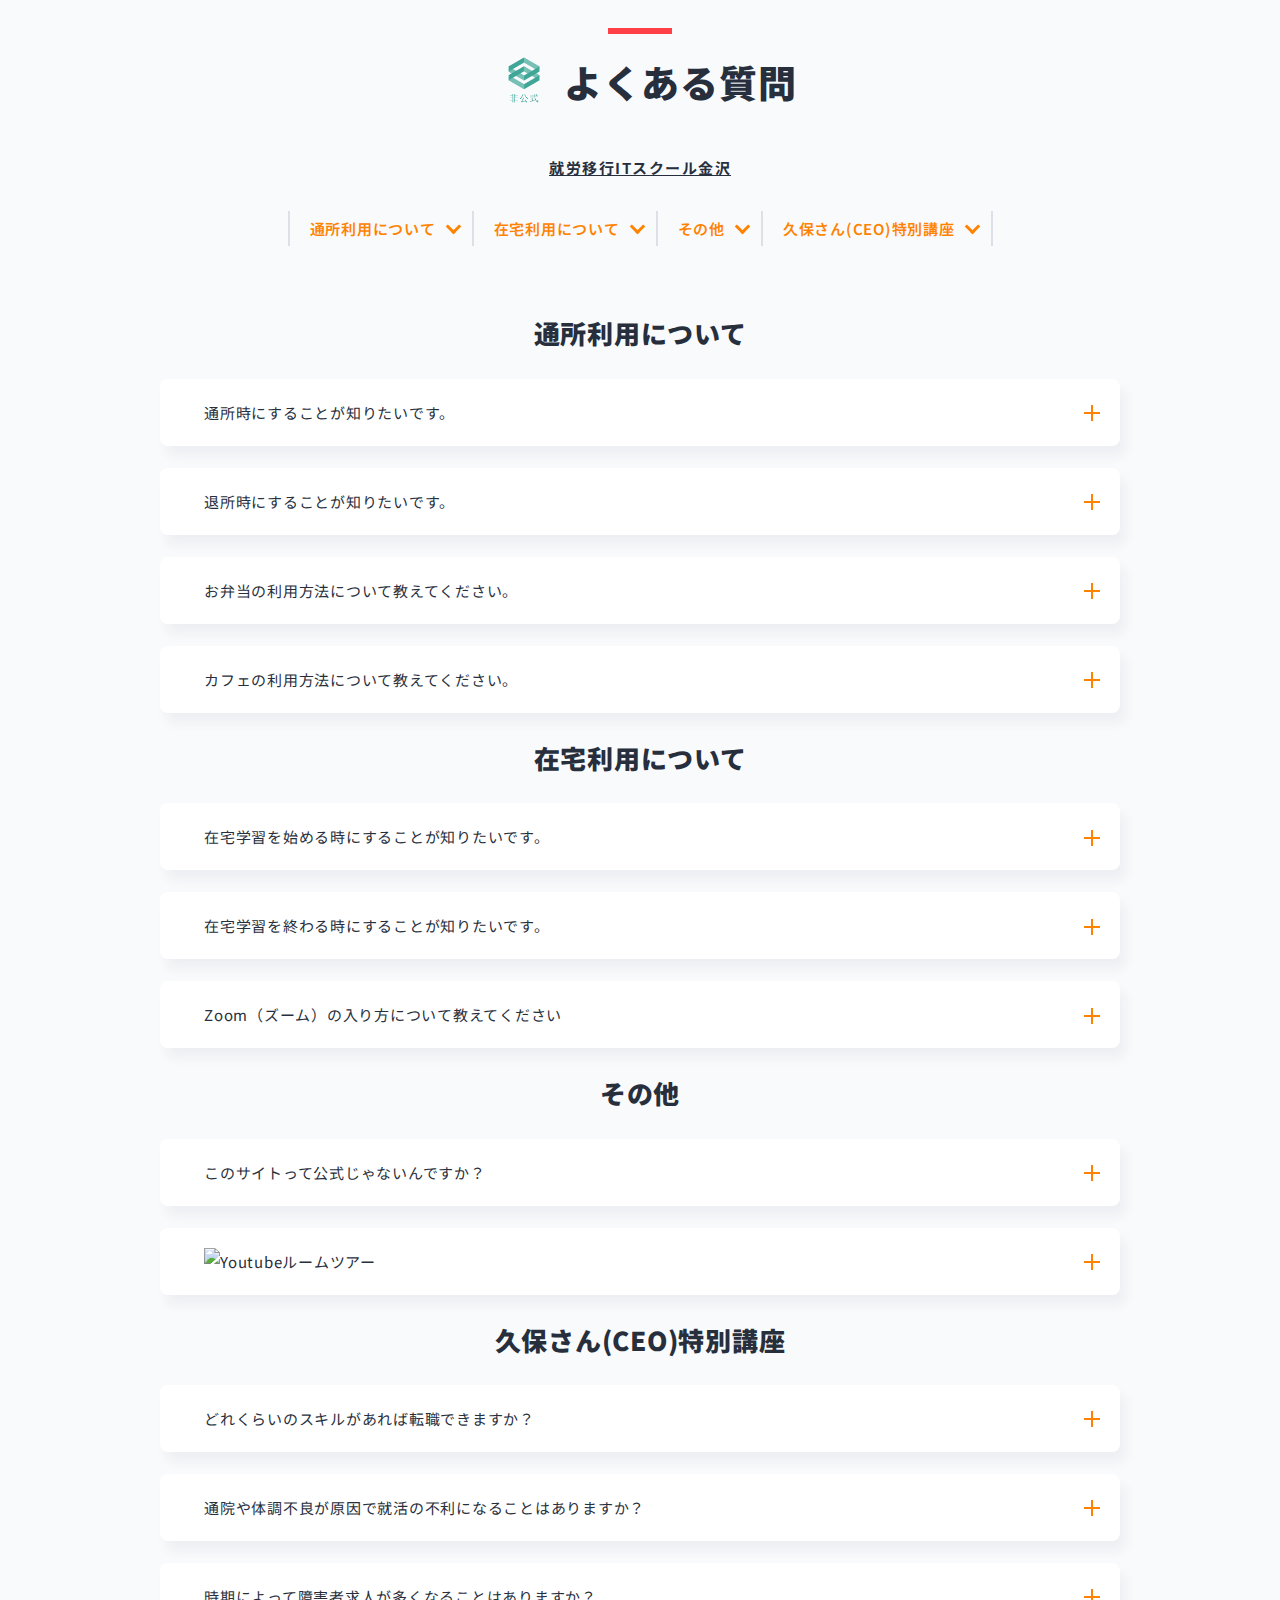
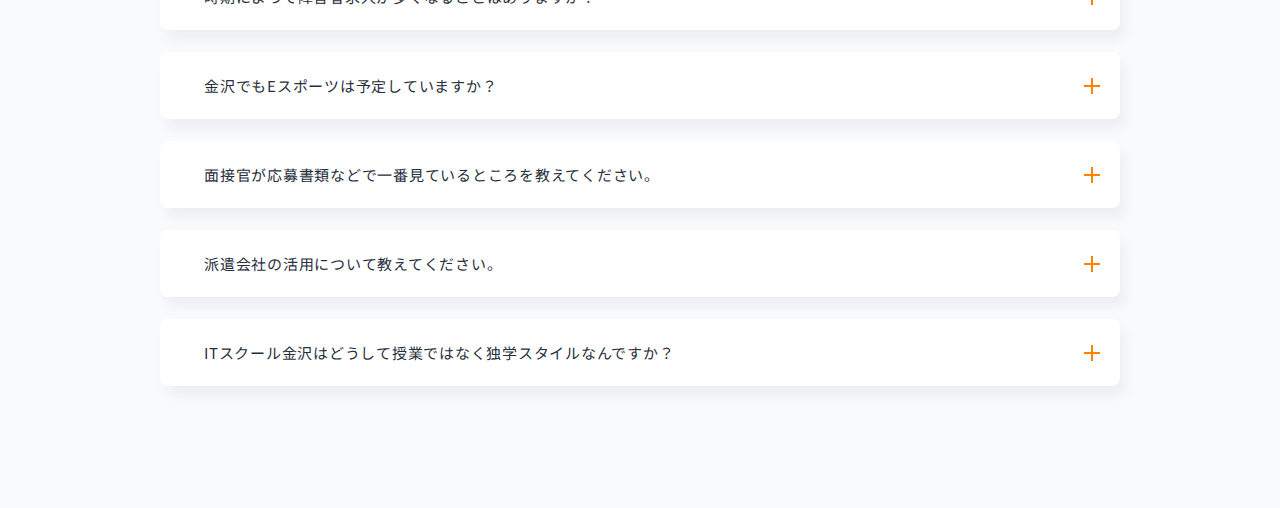
==== index.html @ fc4a8241 "change image" ====
<!DOCTYPE html>
<html lang="ja">
<head>
  <meta charset="UTF-8">
  <meta http-equiv="X-UA-Compatible" content="IE=edge">
  <meta name="viewport" content="width=device-width, initial-scale=1.0">
  <link rel="icon" type="image/x-icon" href="./image/favicon.png">

  <title>就労移行ITスクール金沢 よくある質問(非公式)</title>
  <meta name="keyword" content="就労移行ITスクール金沢,就労移行ITスクール,就労移行,よくある質問,うつ病,障害者,IT,金沢">
  <meta name="description" content="スクール利用者が就労移行ITスクール金沢のよくある質問についてまとめました。">

  <link href="https://fonts.googleapis.com/css2?family=Montserrat:wght@700&amp;family=Noto+Sans+JP:wght@400;500;700;900&amp;display=swap" rel="stylesheet" media="all" onload="this.media='all'">
  <link rel="stylesheet" type="text/css" href="https://cdn.jsdelivr.net/npm/slick-carousel@1.8.1/slick/slick.css">
  <script src="https://kit.fontawesome.com/bc91428097.js" crossorigin="anonymous"></script>
  <link rel="stylesheet" href="style.css">
</head>
<body>
  <div class="faq-wrapper">
    <div class="title-area">
      <a href="https://snabi.jp/facility/22876"  target="_blank"><img src="./image/logo.png" alt="非公式" class="informal-logo"></a>
      <p class="title">よくある質問</p>
    </div>
    <h1 class="sub-title">
      <a href="https://snabi.jp/facility/22876" target="_blank">
        就労移行ITスクール金沢
        <i class="fa-solid fa-arrow-up-right-from-square"></i>
      </a>
    </h1>
    <section id="page-link" class="category-section">
      <a class="category-link" href="#first-section">通所利用について</a>
      <a class="category-link" href="#second-section">在宅利用について</a>
      <!-- <a class="category-link" href="#third-section">掃除について</a> -->
      <a class="category-link" href="#fourth-section">その他</a>
      <a class="category-link" href="#fifth-section">久保さん(CEO)特別講座</a>
    </section>

    <section id="first-section" class="section">
      <h2>通所利用について</h2>
      <details class="item">
        <summary class="question">
          <img src="image/ico_01.svg" alt="" class="question-ico">
          通所時にすることが知りたいです。
          <div class="btn"><span></span><span></span></div>
        </summary>
        <div class="answer">
          <div class="answer-inner">
            <img src="image/ico_02.svg" alt="" class="answer-ico">
            <div class="answer-text">
              <p>① 入り口で検温とアルコール消毒を行います。</p>
              <p>② 次にクリアチェストから自分のファイルを取り、タイムカードを押します。</p>
              <p>③ 席についたら、日報「通所時」を記入します。</p>
              <p>④ 日報の記入が終わったら、Slackの「金沢_利用者日報」チャンネルに報告します。</p>
              <p>⑤ お弁当を利用される方は、お弁当の準備をお願いします。</p>
              <p>これで通所時にすることはお終いです。今日も1日、よろしくお願いします。</p>
            </div>
          </div>
        </div>
      </details>
      <details class="item">
        <summary class="question">
          <img src="image/ico_01.svg" alt="" class="question-ico">
          退所時にすることが知りたいです。
          <div class="btn"><span></span><span></span></div>
        </summary>
        <div class="answer">
          <div class="answer-inner">
            <img src="image/ico_02.svg" alt="" class="answer-ico">
            <div class="answer-text">
              <p>① タイムカードを押します。</p>
              <p>② 「サービス提供記録」と「就労移行支援提供実績記録票」に今日やったことを記入します。</p>
              <p>③ パソコンの方でも同じように日報【退所時】を記入します。</p>
              <p>④ 記入が終わったらSlackの「金沢_利用者日報」チャンネルに報告します。</p>
              <p>⑤ クリアファイルをカウンターのところに提出します。</p>
              <p>⑥ 掃除当番のトランプカードを引き、引いた数字の担当するところの掃除をお願いします。</p>
              <p>これで退所時にすることはお終いです。今日も1日お疲れ様でした。</p>
            </div>
          </div>
        </div>
      </details>
      <details class="item">
        <summary class="question">
          <img src="image/ico_01.svg" alt="" class="question-ico">
          お弁当の利用方法について教えてください。
          <div class="btn"><span></span><span></span></div>
        </summary>
        <div class="answer">
          <div class="answer-inner">
            <img src="image/ico_02.svg" alt="" class="answer-ico">
            <div class="answer-text">
              <p>【朝の準備】</p>
              <p>① 冷凍庫から今日食べるお弁当を選びます。</p>
              <p>② ハサミで切り込みを付けてスチームウォーマーに入れます。</p>
              <p>③ スチームウォーマーのどこに入れたか分かるように自分のネームプレートを入れた場所のホワイトボードに貼ります。</p>
              <p>④ 「お弁当を食べた方」の表に日付と名前を記入します。</p>
              <p>⑤ ご飯を食べる方はご飯の項目にも日付と名前を記入します。</p>
              <p>【お昼になったら】</p>
              <p>① スチームウォーマーからお弁当を取り出して、割り箸と一緒にトレーに乗せます。 （※水滴と熱に注意してください。）</p>
              <p>② ホワイトボードから自分のネームプレートを外します。</p>
              <p>③ 炊飯器のご飯をもらいにいきます。</p>
            </div>
          </div>
        </div>
      </details>
      <details class="item">
        <summary class="question">
          <img src="image/ico_01.svg" alt="" class="question-ico">
          カフェの利用方法について教えてください。
          <div class="btn"><span></span><span></span></div>
        </summary>
        <div class="answer">
          <div class="answer-inner">
            <img src="image/ico_02.svg" alt="" class="answer-ico">
            <div class="answer-text">
              <p>カフェはいつでも自由にご利用できます。</p>
              <p>【飲み物】</p>
              <p>コーヒーメーカー:ネスカフェ、デロンギ</p>
              <p>冷蔵庫:お茶、水、紅茶、コーヒー</p>
              <p>【その他ご利用いただけるもの】</p>
              <p>お菓子、砂糖、ミルク、レモン、チョコレートシロップ</p>
              <p>マドラー、紙コップ、フタ</p>
              <p>電子レンジ</p>
            </div>
          </div>
          <ul class="slider">
            <li>
              <img src="./image/cafe.jpg" alt="">
              <p>カフェエリア</p>
            </li>
            <li>
              <img src="./image/ジェニオ.webp" alt="">
              <p>ネスカフェ</p>
            </li>
            <li>
              <img src="./image/メモリ.webp" alt="">
              <p>メモリ</p>
            </li>
            <li>
              <img src="./image/デロンギ.jpg" alt="">
              <p>デロンギ</p>
            </li>
          </ul>
        </div>
      </details>
    </section>
    <section id="second-section" class="section">
      <h2>在宅利用について</h2>
      <details class="item">
        <summary class="question">
          <img src="image/ico_01.svg" alt="" class="question-ico">
          在宅学習を始める時にすることが知りたいです。
          <div class="btn"><span></span><span></span></div>
        </summary>
        <div class="answer">
          <div class="answer-inner">
            <img src="image/ico_02.svg" alt="" class="answer-ico">
            <div class="answer-text">
              <p>① 10:00になったら、Zoomを通じて朝礼を行います。</p>
              <p>② 朝礼が終わったら、在宅支援活動管理表と日報【通所時】を記入します。</p>
              <p>③ 記入が完了したら、Slackの「金沢_利用者日報」に報告します。</p>
              <p>これで在宅学習を始める時にすることはお終いです。今日も1日、よろしくお願いします。</p>
            </div>
          </div>
        </div>
      </details>
      <details class="item">
        <summary class="question">
          <img src="image/ico_01.svg" alt="" class="question-ico">
          在宅学習を終わる時にすることが知りたいです。
          <div class="btn"><span></span><span></span></div>
        </summary>
        <div class="answer">
          <div class="answer-inner">
            <img src="image/ico_02.svg" alt="" class="answer-ico">
            <div class="answer-text">
              <p>① 15:00になったら、Zoomを通じて夕礼を行います。</p>
              <p>② 夕礼が終わったら、在宅支援活動管理表と日報【通所時】に今日おこなったことを記入します。</p>
              <p>③ 記入が完了したら、Slackの「金沢_利用者日報」に報告します。</p>
              <p>これで在宅学習を終わる時にすることはお終いです。今日も1日、お疲れ様でした。</p>
            </div>
          </div>
        </div>
      </details>
      <details class="item">
        <summary class="question">
          <img src="image/ico_01.svg" alt="" class="question-ico">
          Zoom（ズーム）の入り方について教えてください
          <div class="btn"><span></span><span></span></div>
        </summary>
        <div class="answer">
          <div class="answer-inner">
            <img src="image/ico_02.svg" alt="" class="answer-ico">
            <div class="answer-text">
              <p>① Slackの# generalというチャンネルに「本日在宅の方はこちらからお願いします」という文章と共に記載されたURLがあるのでクリックして開いて下さい。</p>
              <p>② 入ったらビデオの停止となっているので、クリックしてカメラをオンにして顔を映してください。</p>
              <p>③ あとは朝礼開始までお待ちください。</p>
              <p>④ 朝礼が終わったら、右下の「退出」ボタンをクリックしてZoomから退出してください。</p>
              <p>⑤ 夕礼も同じ入り方です。</p>
            </div>
          </div>
        </div>
      </details>
    </section>
    <!-- <section id="third-section" class="section">
      <h2>掃除について</h2>
      <details class="item">
        <summary class="question">1. ~~~~の掃除</summary>
        <div class="answer">
          <div class="answer-inner">
            <p>①テキストテキスト</p>
            <p>②テキストテキスト</p>
            <p>③テキストテキスト</p>
            <p>④テキストテキスト</p>
            <p>⑤テキストテキスト</p>
          </div>
        </div>
      </details>
      <details class="item">
        <summary class="question">2. ~~~~の掃除</summary>
        <div class="answer">
          <div class="answer-inner">
            <p>①テキストテキスト</p>
            <p>②テキストテキスト</p>
            <p>③テキストテキスト</p>
            <p>④テキストテキスト</p>
            <p>⑤テキストテキスト</p>
          </div>
        </div>
      </details>
      <details class="item">
        <summary class="question">3. ~~~~の掃除</summary>
        <div class="answer">
          <div class="answer-inner">
            <p>①テキストテキスト</p>
            <p>②テキストテキスト</p>
            <p>③テキストテキスト</p>
            <p>④テキストテキスト</p>
            <p>⑤テキストテキスト</p>
          </div>
        </div>
      </details>
    </section> -->
    <section id="fourth-section" class="section">
      <h2>その他</h2>
      <details class="item">
        <summary class="question">
          <img src="image/ico_01.svg" alt="" class="question-ico">
          このサイトって公式じゃないんですか？
          <div class="btn"><span></span><span></span></div>
        </summary>
        <div class="answer">
          <div class="answer-inner">
            <img src="image/ico_02.svg" alt="" class="answer-ico">
            <div class="answer-text">
              <p>スクール利用者が自主的に作ったサイトです。</p>
              <p>確認を取りながら作りましたが公式ではありません</p>
            </div>
          </div>
        </div>
      </details>
      <details class="item">
        <summary class="question">
          <img src="image/ico_01.svg" alt="" class="question-ico">
          <img class="youtube-logo" src="./image/YouTube.png"> Youtubeルームツアー
          <div class="btn"><span></span><span></span></div>
        </summary>
        <div class="answer">
          <div class="answer-inner">
            <img src="image/ico_02.svg" alt="" class="answer-ico">
            <div class="answer-text">
              <iframe width="100%" height="393" src="https://www.youtube.com/embed/X5uwtLIHmiQ" title="就労移行支援事業所【ルーツ金沢】"
                frameborder="0"
                allow="accelerometer; autoplay; clipboard-write; encrypted-media; gyroscope; picture-in-picture; web-share"
                allowfullscreen></iframe>
            </div>
          </div>
        </div>
      </details>
    </section>
    <section id="fifth-section" class="section">
      <h2>久保さん(CEO)特別講座</h2>
      <details class="item">
        <summary class="question">
          <img src="image/ico_01.svg" alt="" class="question-ico">
          どれくらいのスキルがあれば転職できますか？
          <div class="btn"><span></span><span></span></div>
        </summary>
        <div class="answer">
          <div class="answer-inner">
            <img src="image/ico_02.svg" alt="" class="answer-ico">
            <div class="answer-text">
              <p>転職はいつでもできます。</p>
              <p>スキル自体はそこまで重要ではなく、就職に対して求められる一番大切なことは<span class="emphasis">「人間性」</span>です。</p>
              <p>面接官に「一緒に働きたい」と思ってもらうことが大切で、どういう自分を見せればイメージがいいか意識して考えてみましょう。</p>
            </div>
          </div>
        </div>
      </details>
      <details class="item">
        <summary class="question">
          <img src="image/ico_01.svg" alt="" class="question-ico">
          通院や体調不良が原因で就活の不利になることはありますか？
          <div class="btn"><span></span><span></span></div>
        </summary>
        <div class="answer">
          <div class="answer-inner">
            <img src="image/ico_02.svg" alt="" class="answer-ico">
            <div class="answer-text">
              <p>ありません。</p>
            </div>
          </div>
        </div>
      </details>
      <details class="item">
        <summary class="question">
          <img src="image/ico_01.svg" alt="" class="question-ico">
          時期によって障害者求人が多くなることはありますか？
          <div class="btn"><span></span><span></span></div>
        </summary>
        <div class="answer">
          <div class="answer-inner">
            <img src="image/ico_02.svg" alt="" class="answer-ico">
            <div class="answer-text">
              <p>あります。</p>
              <p>4月スタートの企業が多いため、2月中旬〜3月中旬に一番求人が多くなります。</p>
            </div>
          </div>
        </div>
      </details>
      <details class="item">
        <summary class="question">
          <img src="image/ico_01.svg" alt="" class="question-ico">
          金沢でもEスポーツは予定していますか？
          <div class="btn"><span></span><span></span></div>
        </summary>
        <div class="answer">
          <div class="answer-inner">
            <img src="image/ico_02.svg" alt="" class="answer-ico">
            <div class="answer-text">
              <p>予定しています。</p>
              <p>Eスポーツ関連の就職先は増えているので、ITスクール金沢でも今後導入する予定です。</p>
              <p>（※Eスポーツ:プロのゲームをする人）</p>
            </div>
          </div>
        </div>
      </details>
      <details class="item">
        <summary class="question">
          <img src="image/ico_01.svg" alt="" class="question-ico">
          面接官が応募書類などで一番見ているところを教えてください。
          <div class="btn"><span></span><span></span></div>
        </summary>
        <div class="answer">
          <div class="answer-inner">
            <img src="image/ico_02.svg" alt="" class="answer-ico">
            <div class="answer-text">
              <p>志望動機を一番見ています。</p>
              <p>企業が人を一人採用するには目安として75~140万くらいかかるので、採用しても内定辞退や早期退職をされると大きな損失です。</p>
              <p>なので志望動機を見て採用したあと辞めないかどうかを判断しています。</p>
            </div>
          </div>
        </div>
      </details>
      <details class="item">
        <summary class="question">
          <img src="image/ico_01.svg" alt="" class="question-ico">
          派遣会社の活用について教えてください。
          <div class="btn"><span></span><span></span></div>
        </summary>
        <div class="answer">
          <div class="answer-inner">
            <img src="image/ico_02.svg" alt="" class="answer-ico">
            <div class="answer-text">
              <p>企業が派遣会社を使う理由には「人材の確保」や「教育やマネジメント管理を派遣先の企業がしてくれる」などがあります。</p>
              <p>求職者としては派遣会社を活用することで「入りたい企業に入りやすい」ことがメリットですが、</p>
              <p>デメリットとしては「給料が安くなる」「派遣から抜けにくい」ということがあります。</p>
            </div>
          </div>
        </div>
      </details>
      <details class="item">
        <summary class="question">
          <img src="image/ico_01.svg" alt="" class="question-ico">
          ITスクール金沢はどうして授業ではなく独学スタイルなんですか？
          <div class="btn"><span></span><span></span></div>
        </summary>
        <div class="answer">
          <div class="answer-inner">
            <img src="image/ico_02.svg" alt="" class="answer-ico">
            <div class="answer-text">
              <p>授業スタイルだと個々人のスピードに合わないということと、独学スタイルのほうが質問しやすいためです。</p>
              <p>理解できていないことは言語化することができません。</p>
              <p>みなさんには質問を文書に起こすことで、「何が起こっているのか・何ができていないのか」という問題を客観的に把握して自分で問題を解決する能力を鍛えていってほしいです。</p>
            </div>
          </div>
        </div>
      </details>
    </section>
  </div>
  <footer class="footer">
  </footer>

  <script src="https://code.jquery.com/jquery-3.4.1.min.js"
    integrity="sha256-CSXorXvZcTkaix6Yvo6HppcZGetbYMGWSFlBw8HfCJo=" crossorigin="anonymous"></script>
  <script src="https://cdn.jsdelivr.net/npm/slick-carousel@1.8.1/slick/slick.min.js"></script>

  <script>
    $('.slider').slick({
      autoplay: false,//自動的に動き出すか。初期値はfalse。
      infinite: true,//スライドをループさせるかどうか。初期値はtrue。
      speed: 500,//スライドのスピード。初期値は300。
      slidesToShow: 3,//スライドを画面に3枚見せる
      slidesToScroll: 1,//1回のスクロールで1枚の写真を移動して見せる
      prevArrow: '<div class="slick-prev"><i class="fa-solid fa-circle-arrow-left"></i></div>',//矢印部分PreviewのHTMLを変更
      nextArrow: '<div class="slick-next"><i class="fa-solid fa-circle-arrow-right"></i></i></div>',//矢印部分NextのHTMLを変更
      centerMode: true,//要素を中央ぞろえにする
      variableWidth: true,//幅の違う画像の高さを揃えて表示
      dots: true,//下部ドットナビゲーションの表示
    });

    $('#page-link a[href*="#"]').click(function () {
        const elmHash = $(this).attr('href'); //ページ内リンクのHTMLタグhrefから、リンクされているエリアidの値を取得
        const pos = $(elmHash).offset().top;  //idの上部の距離を取得
        $('body,html').animate({ scrollTop: pos }, 300); //取得した位置にスクロール。500の数値が大きくなるほどゆっくりスクロール
        return false;
      });
  </script>

</body>
</html>
---- style.css ----
body {
  margin: 0;
  padding: 0;
  color: #282f3c;
  font-family: 'Noto Sans JP', 'ヒラギノ角ゴ W3', 'ヒラギノ角ゴ Pro W3', 'Meiryo UI', 'メイリオ', 'MS PGothic', sans-serif;
  font-size: 15px;
  line-height: 1.8;
  letter-spacing: .05em;
  background: #f9fafc;
}

/* 文字 */
.emphasis {
  color:#ff4147;
  font-weight: bold;
}


/* タイトル */

.faq-wrapper {
  text-align: center;
  margin: 0 35px;
}
@media screen and (max-width: 520px) {
  .faq-wrapper {
    margin: 0 10px;
  }
}

.title-area {
  display: flex;
  justify-content: center;
  align-items: center;
  margin-top: 10px;
}

.title-area:before {
  content: "";
  display: block;
  position: absolute;
  top: 28px;
  height: 6px;
  width: 64px;
  background-color: #ff4147;
}

.informal-logo {
  width: 80px;
  height: 80px;
}

.title {
  font-size: 38px;
  font-weight: 900;
}

@media screen and (max-width: 520px) {
  .title {
    display: flex;
    flex-direction: column;
    align-items: flex-end;
    font-size: 32px;
  }

  .informal-logo {
    width: 50px;
    height: 50px;
  }
}

.sub-title {
  font-size: 15px;
  margin: 0 0 30px;
}
.sub-title a {
  color: #282f3c;
  letter-spacing: 0.1em;
}
.sub-title a:hover {
  opacity: 0.8;
}
@media screen and (max-width: 520px) {
  .sub-title a {
    font-size: 12px;
  }
}

/* カテゴリー */

.category-section {
  display: flex;
  justify-content: center;
  margin-bottom: 64px;
}
.category-section a {
  text-decoration: none;
}
.category-link {
  position: relative;
  padding: 4px 20px;
  padding-right: 36px;
  font-weight: 600;
  color: #ff8201;
  border-right: 2px solid #dde0e7;
  cursor: pointer;
  transition: .4s ease;
}
.category-link:after {
  position: absolute;
  content: "";
  top: 10px;
  right: 13px;
  width: 8px;
  height: 8px;
  border: 3px solid #ff8201;
  border-top: none;
  border-left: none;
  transform: rotate(45deg);
}
.category-link:first-of-type {
  border-left: 2px solid #dde0e7;
}
.btn {
  position: absolute;
  top: 50%;
  right: 36px;
}
.btn span {
  position: absolute;
  display: block;
  top: 50%;
  width: 16px;
  height: 2px;
  background: #ff8200;
  transition: .4s ease;
}
@media screen and (max-width: 520px) {
  .category-section {
    flex-wrap: wrap;
  }
  .category-link {
    width: 30%;
    border-left: 2px solid #dde0e7;
    margin: 5px;
    font-size: 12px;
  }
}
@media screen and (max-width: 370px) {
  .category-section {
    margin-bottom: 30px;
  }
  .category-link {
    width: 100%;
  }
}
/* FAQ */
.section h2 {
  font-size: 26px;
  font-weight: 900;
}

.item {
  border-radius: 8px;
  background: #fff;
  box-shadow: 6px 10px 12px 0px rgb(40 47 60 / 5%);
  transition: .4s ease;
  max-width: 960px;
  margin: 0 auto 22px;
}
.item:hover {
  box-shadow: 6px 10px 12px 0px rgb(40 47 60 / 10%);
}
details span:first-child {
  transform: rotate(90deg);
}
details[open] span:first-child {
  transform: rotate(0deg);
}
details[open] .answer {
  animation: fadeIn 0.5s ease;
}
@keyframes fadeIn {
  0% {
    opacity: 0;
    transform: translateY(-10px);
  }

  100% {
    opacity: 1;
    transform: none;
  }
}

.question {
  display: flex;
  align-items: flex-start;
  position: relative;
  padding: 20px 40px 20px 24px;
  cursor: pointer;
  text-align: left;
}

.question-ico {
  padding-right: 20px;
}

.answer-inner {
  display: flex;
  align-items: flex-start;
  padding: 20px 45px 20px 24px;
}
.answer-ico {
  padding-right: 20px;
}
.answer-text {
  text-align: left;
  line-height: 20px;
}
.answer-text p:first-child {
  margin-top: 0;
}
.answer-img {
  width: 50%;
  margin-bottom: 20px;
}
@media screen and (max-width: 520px) {
  .answer-img {
    width: 90%;
  }
}

/* スライダー */
.slider {
  width: 80%;
  margin: 0 auto;
}

.slider img {
  border: 1px solid #282f3c;
  max-width: 500px;
}

.slider .slick-slide {
  transform: scale(0.9);
  transition: all .5s;
}

.slider .slick-slide.slick-center {
  transform: scale(1); /*中央の画像のサイズだけ等倍に*/
  opacity: 1;
}
@media screen and (max-width: 520px) {
  .slider {
    width: 90%;
    padding: 0;
  }
  .slider img {
    object-fit: cover;
    border: none;
  }
}

/* 矢印の設定 */
.slick-prev,
.slick-next {
  position: absolute;
  top: 0;
  cursor: pointer;
  z-index: 2;
  outline: none;
  height: 400px;
  width: 200px;
  font-size: 50px;
  opacity: 0.5;
}
.slick-prev i,
.slick-next i {
  color: #ff8200;
  position: absolute;
  top: 170px;
}

.slick-prev {
  left: -1.5%;
  display: flex;
}
.slick-prev:hover {
  opacity: 0.8;
}
.slick-next {
  right: -1.5%;
  display: flex;
  justify-content: flex-end;
}
.slick-next:hover {
  opacity: 0.8;
}

/*ドットナビゲーションの設定*/
.slick-dots {
  text-align: center;
  opacity: 0.5;
}

.slick-dots li {
  display: inline-block;
  margin: 0 5px;
}

.slick-dots button {
  color: transparent;
  outline: none;
  border: none;
  width: 15px;
  height: 15px;
  border-radius: 50%;
  background:#ccc;
  margin-bottom: 20px;
}
.slick-dots .slick-active button {
  background: #ff8200;
}
/* video */
.video {
  width: 60%;
  margin-bottom: 20px;
}
@media screen and (max-width: 520px) {
  .video {
    width: 90%;
  }
}
/* フッター */
.footer {
  height: 100px;
}
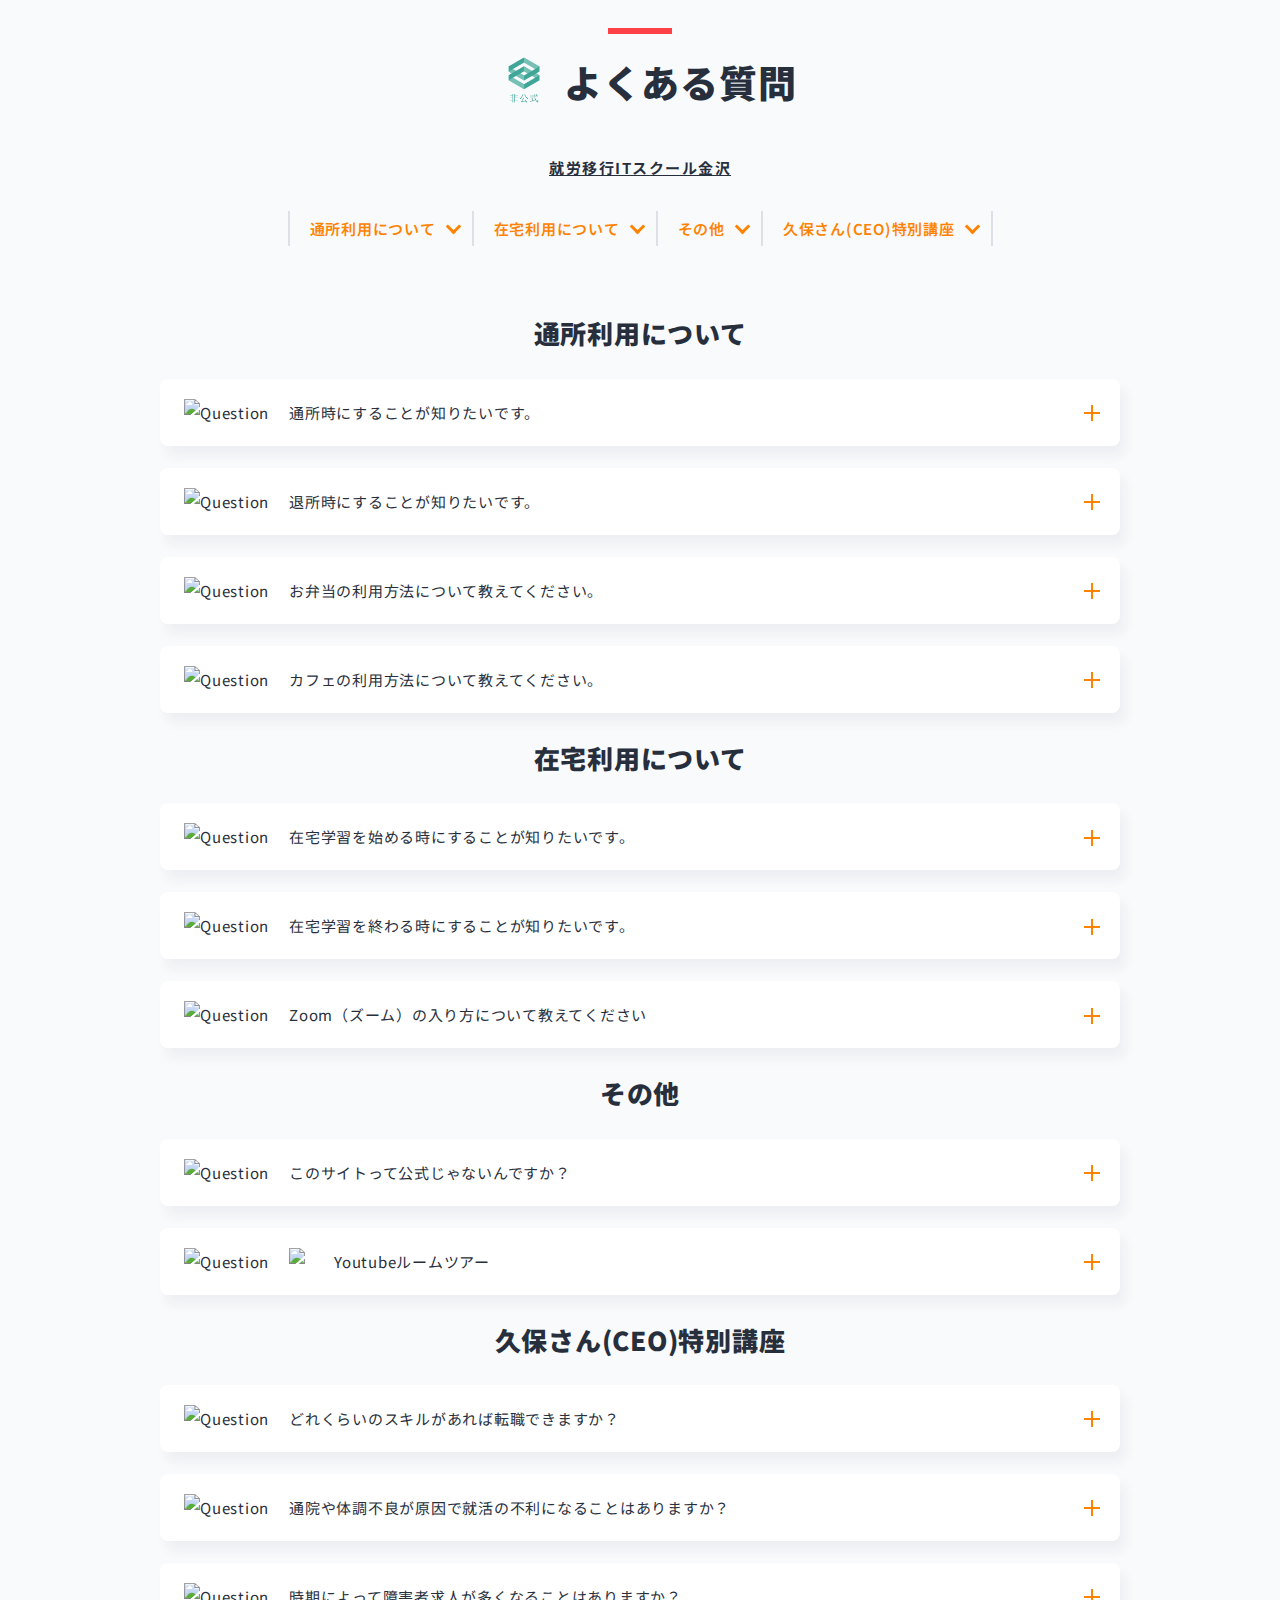
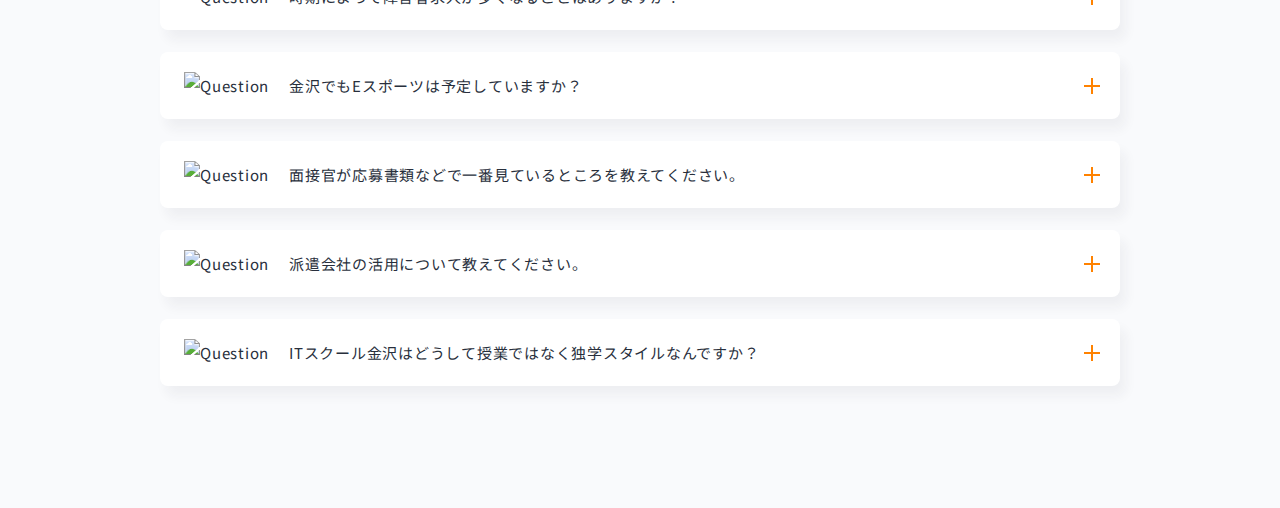
==== commit ca5de93d: "refactoring" ====
--- a/index.html
+++ b/index.html
@@ -2,23 +2,25 @@
 <html lang="ja">
 <head>
   <meta charset="UTF-8">
-  <meta http-equiv="X-UA-Compatible" content="IE=edge">
   <meta name="viewport" content="width=device-width, initial-scale=1.0">
-  <link rel="icon" type="image/x-icon" href="./image/favicon.png">
-
+
+  <meta name="description" content="スクール利用者が就労移行ITスクール金沢のよくある質問についてまとめました。">
+
+  <meta name="keywords" content="就労移行ITスクール金沢, 就労移行ITスクール, 就労移行, よくある質問, うつ病, 障害者, IT, 金沢">
   <title>就労移行ITスクール金沢 よくある質問(非公式)</title>
-  <meta name="keyword" content="就労移行ITスクール金沢,就労移行ITスクール,就労移行,よくある質問,うつ病,障害者,IT,金沢">
-  <meta name="description" content="スクール利用者が就労移行ITスクール金沢のよくある質問についてまとめました。">
-
-  <link href="https://fonts.googleapis.com/css2?family=Montserrat:wght@700&amp;family=Noto+Sans+JP:wght@400;500;700;900&amp;display=swap" rel="stylesheet" media="all" onload="this.media='all'">
+
+  <link rel="icon" type="image/x-icon" href="image/favicon.png">
+  <link rel="stylesheet"
+    href="https://fonts.googleapis.com/css2?family=Montserrat:wght@700&family=Noto+Sans+JP:wght@400;500;700;900&display=swap">
+
   <link rel="stylesheet" type="text/css" href="https://cdn.jsdelivr.net/npm/slick-carousel@1.8.1/slick/slick.css">
+  <link rel="stylesheet" href="style.css">
   <script src="https://kit.fontawesome.com/bc91428097.js" crossorigin="anonymous"></script>
-  <link rel="stylesheet" href="style.css">
 </head>
 <body>
   <div class="faq-wrapper">
     <div class="title-area">
-      <a href="https://snabi.jp/facility/22876"  target="_blank"><img src="./image/logo.png" alt="非公式" class="informal-logo"></a>
+      <a href="https://snabi.jp/facility/22876"  target="_blank"><img src="image/logo.png" alt="非公式" class="informal-logo"></a>
       <p class="title">よくある質問</p>
     </div>
     <h1 class="sub-title">
@@ -30,7 +32,6 @@
     <section id="page-link" class="category-section">
       <a class="category-link" href="#first-section">通所利用について</a>
       <a class="category-link" href="#second-section">在宅利用について</a>
-      <!-- <a class="category-link" href="#third-section">掃除について</a> -->
       <a class="category-link" href="#fourth-section">その他</a>
       <a class="category-link" href="#fifth-section">久保さん(CEO)特別講座</a>
     </section>
@@ -39,13 +40,13 @@
       <h2>通所利用について</h2>
       <details class="item">
         <summary class="question">
-          <img src="image/ico_01.svg" alt="" class="question-ico">
+          <img src="image/ico_01.svg" alt="Question" class="question-ico">
           通所時にすることが知りたいです。
           <div class="btn"><span></span><span></span></div>
         </summary>
         <div class="answer">
           <div class="answer-inner">
-            <img src="image/ico_02.svg" alt="" class="answer-ico">
+            <img src="image/ico_02.svg" alt="Answer" class="answer-ico">
             <div class="answer-text">
               <p>① 入り口で検温とアルコール消毒を行います。</p>
               <p>② 次にクリアチェストから自分のファイルを取り、タイムカードを押します。</p>
@@ -59,13 +60,13 @@
       </details>
       <details class="item">
         <summary class="question">
-          <img src="image/ico_01.svg" alt="" class="question-ico">
+          <img src="image/ico_01.svg" alt="Question" class="question-ico">
           退所時にすることが知りたいです。
           <div class="btn"><span></span><span></span></div>
         </summary>
         <div class="answer">
           <div class="answer-inner">
-            <img src="image/ico_02.svg" alt="" class="answer-ico">
+            <img src="image/ico_02.svg" alt="Answer" class="answer-ico">
             <div class="answer-text">
               <p>① タイムカードを押します。</p>
               <p>② 「サービス提供記録」と「就労移行支援提供実績記録票」に今日やったことを記入します。</p>
@@ -80,13 +81,13 @@
       </details>
       <details class="item">
         <summary class="question">
-          <img src="image/ico_01.svg" alt="" class="question-ico">
+          <img src="image/ico_01.svg" alt="Question" class="question-ico">
           お弁当の利用方法について教えてください。
           <div class="btn"><span></span><span></span></div>
         </summary>
         <div class="answer">
           <div class="answer-inner">
-            <img src="image/ico_02.svg" alt="" class="answer-ico">
+            <img src="image/ico_02.svg" alt="Answer" class="answer-ico">
             <div class="answer-text">
               <p>【朝の準備】</p>
               <p>① 冷凍庫から今日食べるお弁当を選びます。</p>
@@ -104,13 +105,13 @@
       </details>
       <details class="item">
         <summary class="question">
-          <img src="image/ico_01.svg" alt="" class="question-ico">
+          <img src="image/ico_01.svg" alt="Question" class="question-ico">
           カフェの利用方法について教えてください。
           <div class="btn"><span></span><span></span></div>
         </summary>
         <div class="answer">
           <div class="answer-inner">
-            <img src="image/ico_02.svg" alt="" class="answer-ico">
+            <img src="image/ico_02.svg" alt="Answer" class="answer-ico">
             <div class="answer-text">
               <p>カフェはいつでも自由にご利用できます。</p>
               <p>【飲み物】</p>
@@ -119,25 +120,33 @@
               <p>【その他ご利用いただけるもの】</p>
               <p>お菓子、砂糖、ミルク、レモン、チョコレートシロップ</p>
               <p>マドラー、紙コップ、フタ</p>
-              <p>電子レンジ</p>
+              <p>電子レンジ、オーブントースター、ケトル</p>
             </div>
           </div>
           <ul class="slider">
             <li>
-              <img src="./image/cafe.jpg" alt="">
+              <img src="image/cafe.jpg" alt="Cafe Area">
               <p>カフェエリア</p>
             </li>
             <li>
-              <img src="./image/ジェニオ.webp" alt="">
+              <img src="image/GENIO.webp" alt="GENIO">
               <p>ネスカフェ</p>
             </li>
             <li>
-              <img src="./image/メモリ.webp" alt="">
-              <p>メモリ</p>
-            </li>
-            <li>
-              <img src="./image/デロンギ.jpg" alt="">
+              <img src="image/scale.webp" alt="scale">
+              <p>目盛り</p>
+            </li>
+            <li>
+              <img src="image/De'Longhi.jpg" alt="De'Longhi">
               <p>デロンギ</p>
+            </li>
+            <li>
+              <img src="image/kettle.jpg" alt="kettle">
+              <p>ケトル</p>
+            </li>
+            <li>
+              <img src="image/bread.jpg" alt="bread">
+              <p>パン</p>
             </li>
           </ul>
         </div>
@@ -147,13 +156,13 @@
       <h2>在宅利用について</h2>
       <details class="item">
         <summary class="question">
-          <img src="image/ico_01.svg" alt="" class="question-ico">
+          <img src="image/ico_01.svg" alt="Question" class="question-ico">
           在宅学習を始める時にすることが知りたいです。
           <div class="btn"><span></span><span></span></div>
         </summary>
         <div class="answer">
           <div class="answer-inner">
-            <img src="image/ico_02.svg" alt="" class="answer-ico">
+            <img src="image/ico_02.svg" alt="Answer" class="answer-ico">
             <div class="answer-text">
               <p>① 10:00になったら、Zoomを通じて朝礼を行います。</p>
               <p>② 朝礼が終わったら、在宅支援活動管理表と日報【通所時】を記入します。</p>
@@ -165,13 +174,13 @@
       </details>
       <details class="item">
         <summary class="question">
-          <img src="image/ico_01.svg" alt="" class="question-ico">
+          <img src="image/ico_01.svg" alt="Question" class="question-ico">
           在宅学習を終わる時にすることが知りたいです。
           <div class="btn"><span></span><span></span></div>
         </summary>
         <div class="answer">
           <div class="answer-inner">
-            <img src="image/ico_02.svg" alt="" class="answer-ico">
+            <img src="image/ico_02.svg" alt="Answer" class="answer-ico">
             <div class="answer-text">
               <p>① 15:00になったら、Zoomを通じて夕礼を行います。</p>
               <p>② 夕礼が終わったら、在宅支援活動管理表と日報【通所時】に今日おこなったことを記入します。</p>
@@ -183,13 +192,13 @@
       </details>
       <details class="item">
         <summary class="question">
-          <img src="image/ico_01.svg" alt="" class="question-ico">
+          <img src="image/ico_01.svg" alt="Question" class="question-ico">
           Zoom（ズーム）の入り方について教えてください
           <div class="btn"><span></span><span></span></div>
         </summary>
         <div class="answer">
           <div class="answer-inner">
-            <img src="image/ico_02.svg" alt="" class="answer-ico">
+            <img src="image/ico_02.svg" alt="Answer" class="answer-ico">
             <div class="answer-text">
               <p>① Slackの# generalというチャンネルに「本日在宅の方はこちらからお願いします」という文章と共に記載されたURLがあるのでクリックして開いて下さい。</p>
               <p>② 入ったらビデオの停止となっているので、クリックしてカメラをオンにして顔を映してください。</p>
@@ -201,56 +210,17 @@
         </div>
       </details>
     </section>
-    <!-- <section id="third-section" class="section">
-      <h2>掃除について</h2>
-      <details class="item">
-        <summary class="question">1. ~~~~の掃除</summary>
-        <div class="answer">
-          <div class="answer-inner">
-            <p>①テキストテキスト</p>
-            <p>②テキストテキスト</p>
-            <p>③テキストテキスト</p>
-            <p>④テキストテキスト</p>
-            <p>⑤テキストテキスト</p>
-          </div>
-        </div>
-      </details>
-      <details class="item">
-        <summary class="question">2. ~~~~の掃除</summary>
-        <div class="answer">
-          <div class="answer-inner">
-            <p>①テキストテキスト</p>
-            <p>②テキストテキスト</p>
-            <p>③テキストテキスト</p>
-            <p>④テキストテキスト</p>
-            <p>⑤テキストテキスト</p>
-          </div>
-        </div>
-      </details>
-      <details class="item">
-        <summary class="question">3. ~~~~の掃除</summary>
-        <div class="answer">
-          <div class="answer-inner">
-            <p>①テキストテキスト</p>
-            <p>②テキストテキスト</p>
-            <p>③テキストテキスト</p>
-            <p>④テキストテキスト</p>
-            <p>⑤テキストテキスト</p>
-          </div>
-        </div>
-      </details>
-    </section> -->
     <section id="fourth-section" class="section">
       <h2>その他</h2>
       <details class="item">
         <summary class="question">
-          <img src="image/ico_01.svg" alt="" class="question-ico">
+          <img src="image/ico_01.svg" alt="Question" class="question-ico">
           このサイトって公式じゃないんですか？
           <div class="btn"><span></span><span></span></div>
         </summary>
         <div class="answer">
           <div class="answer-inner">
-            <img src="image/ico_02.svg" alt="" class="answer-ico">
+            <img src="image/ico_02.svg" alt="Answer" class="answer-ico">
             <div class="answer-text">
               <p>スクール利用者が自主的に作ったサイトです。</p>
               <p>確認を取りながら作りましたが公式ではありません</p>
@@ -260,13 +230,13 @@
       </details>
       <details class="item">
         <summary class="question">
-          <img src="image/ico_01.svg" alt="" class="question-ico">
-          <img class="youtube-logo" src="./image/YouTube.png"> Youtubeルームツアー
-          <div class="btn"><span></span><span></span></div>
-        </summary>
-        <div class="answer">
-          <div class="answer-inner">
-            <img src="image/ico_02.svg" alt="" class="answer-ico">
+          <img src="image/ico_01.svg" alt="Question" class="question-ico">
+          <img class="youtube-logo" src="image/YouTube.png"> Youtubeルームツアー
+          <div class="btn"><span></span><span></span></div>
+        </summary>
+        <div class="answer">
+          <div class="answer-inner">
+            <img src="image/ico_02.svg" alt="Answer" class="answer-ico">
             <div class="answer-text">
               <iframe width="100%" height="393" src="https://www.youtube.com/embed/X5uwtLIHmiQ" title="就労移行支援事業所【ルーツ金沢】"
                 frameborder="0"
@@ -281,13 +251,13 @@
       <h2>久保さん(CEO)特別講座</h2>
       <details class="item">
         <summary class="question">
-          <img src="image/ico_01.svg" alt="" class="question-ico">
+          <img src="image/ico_01.svg" alt="Question" class="question-ico">
           どれくらいのスキルがあれば転職できますか？
           <div class="btn"><span></span><span></span></div>
         </summary>
         <div class="answer">
           <div class="answer-inner">
-            <img src="image/ico_02.svg" alt="" class="answer-ico">
+            <img src="image/ico_02.svg" alt="Answer" class="answer-ico">
             <div class="answer-text">
               <p>転職はいつでもできます。</p>
               <p>スキル自体はそこまで重要ではなく、就職に対して求められる一番大切なことは<span class="emphasis">「人間性」</span>です。</p>
@@ -298,13 +268,13 @@
       </details>
       <details class="item">
         <summary class="question">
-          <img src="image/ico_01.svg" alt="" class="question-ico">
+          <img src="image/ico_01.svg" alt="Question" class="question-ico">
           通院や体調不良が原因で就活の不利になることはありますか？
           <div class="btn"><span></span><span></span></div>
         </summary>
         <div class="answer">
           <div class="answer-inner">
-            <img src="image/ico_02.svg" alt="" class="answer-ico">
+            <img src="image/ico_02.svg" alt="Answer" class="answer-ico">
             <div class="answer-text">
               <p>ありません。</p>
             </div>
@@ -313,13 +283,13 @@
       </details>
       <details class="item">
         <summary class="question">
-          <img src="image/ico_01.svg" alt="" class="question-ico">
+          <img src="image/ico_01.svg" alt="Question" class="question-ico">
           時期によって障害者求人が多くなることはありますか？
           <div class="btn"><span></span><span></span></div>
         </summary>
         <div class="answer">
           <div class="answer-inner">
-            <img src="image/ico_02.svg" alt="" class="answer-ico">
+            <img src="image/ico_02.svg" alt="Answer" class="answer-ico">
             <div class="answer-text">
               <p>あります。</p>
               <p>4月スタートの企業が多いため、2月中旬〜3月中旬に一番求人が多くなります。</p>
@@ -329,13 +299,13 @@
       </details>
       <details class="item">
         <summary class="question">
-          <img src="image/ico_01.svg" alt="" class="question-ico">
+          <img src="image/ico_01.svg" alt="Question" class="question-ico">
           金沢でもEスポーツは予定していますか？
           <div class="btn"><span></span><span></span></div>
         </summary>
         <div class="answer">
           <div class="answer-inner">
-            <img src="image/ico_02.svg" alt="" class="answer-ico">
+            <img src="image/ico_02.svg" alt="Answer" class="answer-ico">
             <div class="answer-text">
               <p>予定しています。</p>
               <p>Eスポーツ関連の就職先は増えているので、ITスクール金沢でも今後導入する予定です。</p>
@@ -346,13 +316,13 @@
       </details>
       <details class="item">
         <summary class="question">
-          <img src="image/ico_01.svg" alt="" class="question-ico">
+          <img src="image/ico_01.svg" alt="Question" class="question-ico">
           面接官が応募書類などで一番見ているところを教えてください。
           <div class="btn"><span></span><span></span></div>
         </summary>
         <div class="answer">
           <div class="answer-inner">
-            <img src="image/ico_02.svg" alt="" class="answer-ico">
+            <img src="image/ico_02.svg" alt="Answer" class="answer-ico">
             <div class="answer-text">
               <p>志望動機を一番見ています。</p>
               <p>企業が人を一人採用するには目安として75~140万くらいかかるので、採用しても内定辞退や早期退職をされると大きな損失です。</p>
@@ -363,13 +333,13 @@
       </details>
       <details class="item">
         <summary class="question">
-          <img src="image/ico_01.svg" alt="" class="question-ico">
+          <img src="image/ico_01.svg" alt="Question" class="question-ico">
           派遣会社の活用について教えてください。
           <div class="btn"><span></span><span></span></div>
         </summary>
         <div class="answer">
           <div class="answer-inner">
-            <img src="image/ico_02.svg" alt="" class="answer-ico">
+            <img src="image/ico_02.svg" alt="Answer" class="answer-ico">
             <div class="answer-text">
               <p>企業が派遣会社を使う理由には「人材の確保」や「教育やマネジメント管理を派遣先の企業がしてくれる」などがあります。</p>
               <p>求職者としては派遣会社を活用することで「入りたい企業に入りやすい」ことがメリットですが、</p>
@@ -380,13 +350,13 @@
       </details>
       <details class="item">
         <summary class="question">
-          <img src="image/ico_01.svg" alt="" class="question-ico">
+          <img src="image/ico_01.svg" alt="Question" class="question-ico">
           ITスクール金沢はどうして授業ではなく独学スタイルなんですか？
           <div class="btn"><span></span><span></span></div>
         </summary>
         <div class="answer">
           <div class="answer-inner">
-            <img src="image/ico_02.svg" alt="" class="answer-ico">
+            <img src="image/ico_02.svg" alt="Answer" class="answer-ico">
             <div class="answer-text">
               <p>授業スタイルだと個々人のスピードに合わないということと、独学スタイルのほうが質問しやすいためです。</p>
               <p>理解できていないことは言語化することができません。</p>
--- a/style.css
+++ b/style.css
@@ -15,9 +15,7 @@
   font-weight: bold;
 }
 
-
 /* タイトル */
-
 .faq-wrapper {
   text-align: center;
   margin: 0 35px;
@@ -86,8 +84,12 @@
   }
 }
 
+.youtube-logo {
+  width: 35px;
+  padding-right: 10px;
+}
+
 /* カテゴリー */
-
 .category-section {
   display: flex;
   justify-content: center;
@@ -154,6 +156,7 @@
     width: 100%;
   }
 }
+
 /* FAQ */
 .section h2 {
   font-size: 26px;
@@ -247,7 +250,7 @@
 }
 
 .slider .slick-slide.slick-center {
-  transform: scale(1); /*中央の画像のサイズだけ等倍に*/
+  transform: scale(1);
   opacity: 1;
 }
 @media screen and (max-width: 520px) {
@@ -321,6 +324,7 @@
 .slick-dots .slick-active button {
   background: #ff8200;
 }
+
 /* video */
 .video {
   width: 60%;
@@ -331,6 +335,7 @@
     width: 90%;
   }
 }
+
 /* フッター */
 .footer {
   height: 100px;
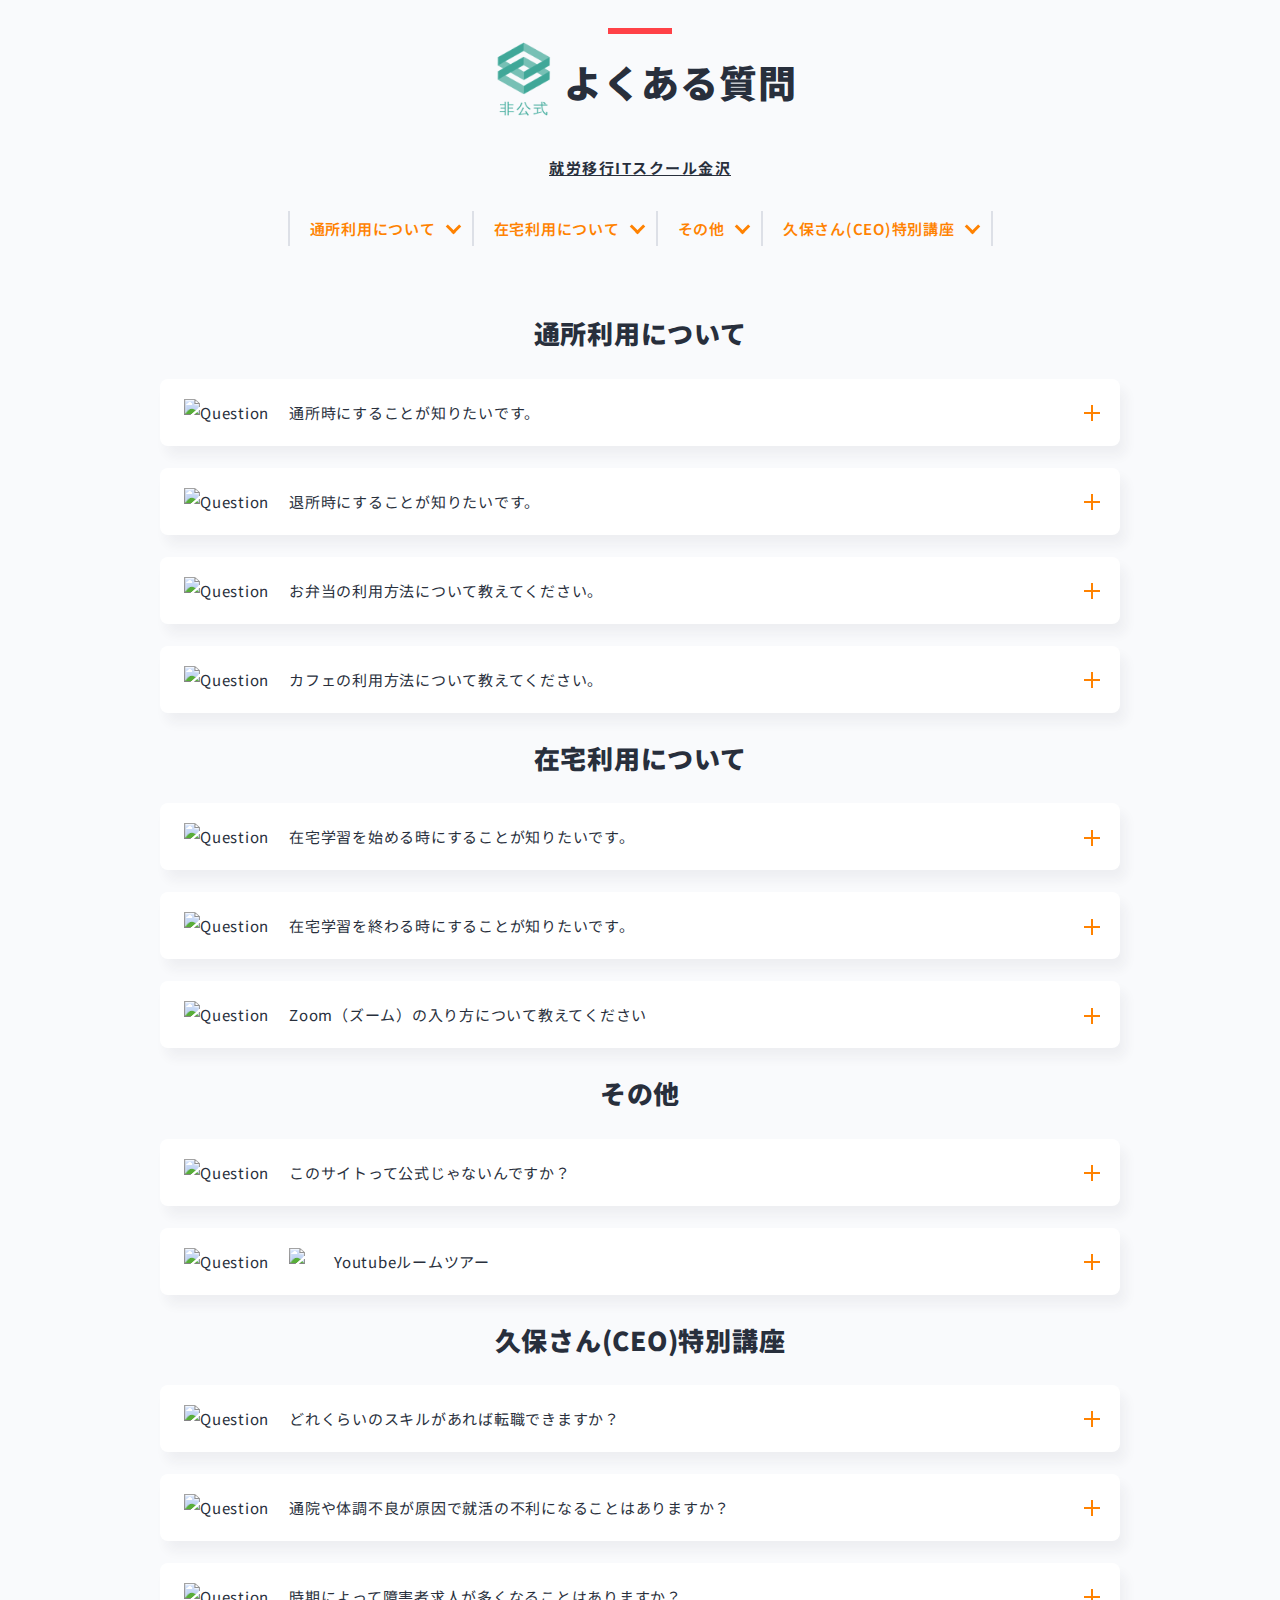
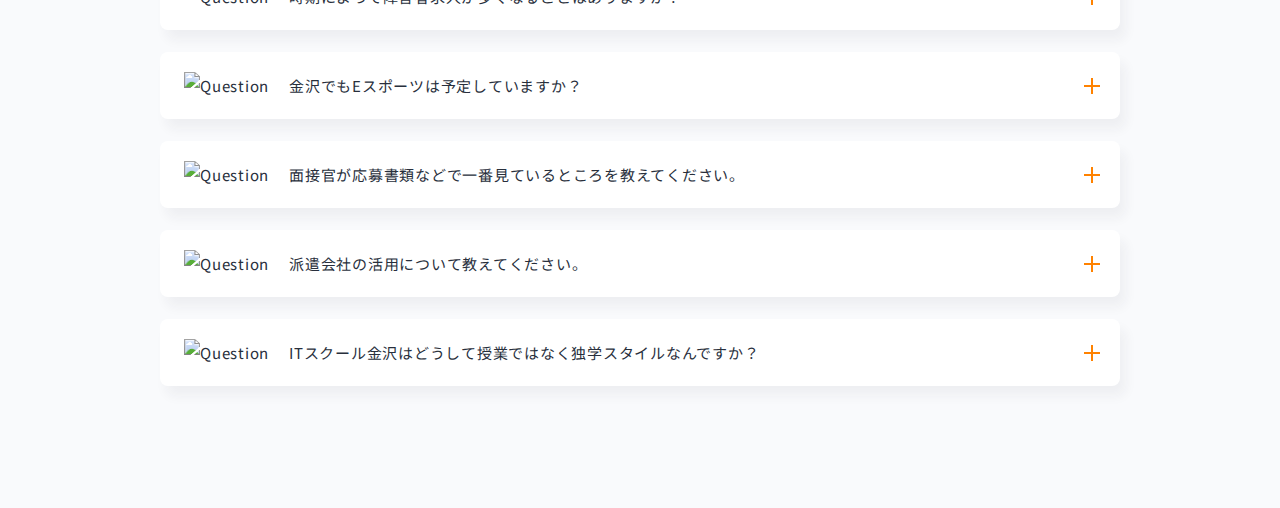
==== commit a76d2236: "details close action" ====
--- a/index.html
+++ b/index.html
@@ -1,5 +1,6 @@
 <!DOCTYPE html>
 <html lang="ja">
+
 <head>
   <meta charset="UTF-8">
   <meta name="viewport" content="width=device-width, initial-scale=1.0">
@@ -16,11 +17,20 @@
   <link rel="stylesheet" type="text/css" href="https://cdn.jsdelivr.net/npm/slick-carousel@1.8.1/slick/slick.css">
   <link rel="stylesheet" href="style.css">
   <script src="https://kit.fontawesome.com/bc91428097.js" crossorigin="anonymous"></script>
+  <script type="text/javascript">
+    (function (c, l, a, r, i, t, y) {
+      c[a] = c[a] || function () { (c[a].q = c[a].q || []).push(arguments) };
+      t = l.createElement(r); t.async = 1; t.src = "https://www.clarity.ms/tag/" + i;
+      y = l.getElementsByTagName(r)[0]; y.parentNode.insertBefore(t, y);
+    })(window, document, "clarity", "script", "fzpq1ho5p3");
+  </script>
 </head>
+
 <body>
   <div class="faq-wrapper">
     <div class="title-area">
-      <a href="https://snabi.jp/facility/22876"  target="_blank"><img src="image/logo.png" alt="非公式" class="informal-logo"></a>
+      <a href="https://snabi.jp/facility/22876" target="_blank"><img src="image/logo.png" alt="非公式"
+          class="informal-logo"></a>
       <p class="title">よくある質問</p>
     </div>
     <h1 class="sub-title">
@@ -38,7 +48,7 @@
 
     <section id="first-section" class="section">
       <h2>通所利用について</h2>
-      <details class="item">
+      <details class="item" id="my-dropdown">
         <summary class="question">
           <img src="image/ico_01.svg" alt="Question" class="question-ico">
           通所時にすることが知りたいです。
@@ -240,7 +250,7 @@
             <div class="answer-text">
               <iframe width="100%" height="393" src="https://www.youtube.com/embed/X5uwtLIHmiQ" title="就労移行支援事業所【ルーツ金沢】"
                 frameborder="0"
-                allow="accelerometer; autoplay; clipboard-write; encrypted-media; gyroscope; picture-in-picture; web-share"
+                allow="accelerometer; autoplay; clipboard-write; encrypted-media; gyroscope; picture-in-picture"
                 allowfullscreen></iframe>
             </div>
           </div>
@@ -389,12 +399,18 @@
     });
 
     $('#page-link a[href*="#"]').click(function () {
-        const elmHash = $(this).attr('href'); //ページ内リンクのHTMLタグhrefから、リンクされているエリアidの値を取得
-        const pos = $(elmHash).offset().top;  //idの上部の距離を取得
-        $('body,html').animate({ scrollTop: pos }, 300); //取得した位置にスクロール。500の数値が大きくなるほどゆっくりスクロール
-        return false;
-      });
+      const elmHash = $(this).attr('href'); //ページ内リンクのHTMLタグhrefから、リンクされているエリアidの値を取得
+      const pos = $(elmHash).offset().top;  //idの上部の距離を取得
+      $('body,html').animate({ scrollTop: pos }, 300); //取得した位置にスクロール。500の数値が大きくなるほどゆっくりスクロール
+      return false;
+    });
+
+    $('.answer').click(function () {
+      const details = $(this).parent();
+      details.removeAttr('open');
+    });
   </script>
 
 </body>
+
 </html>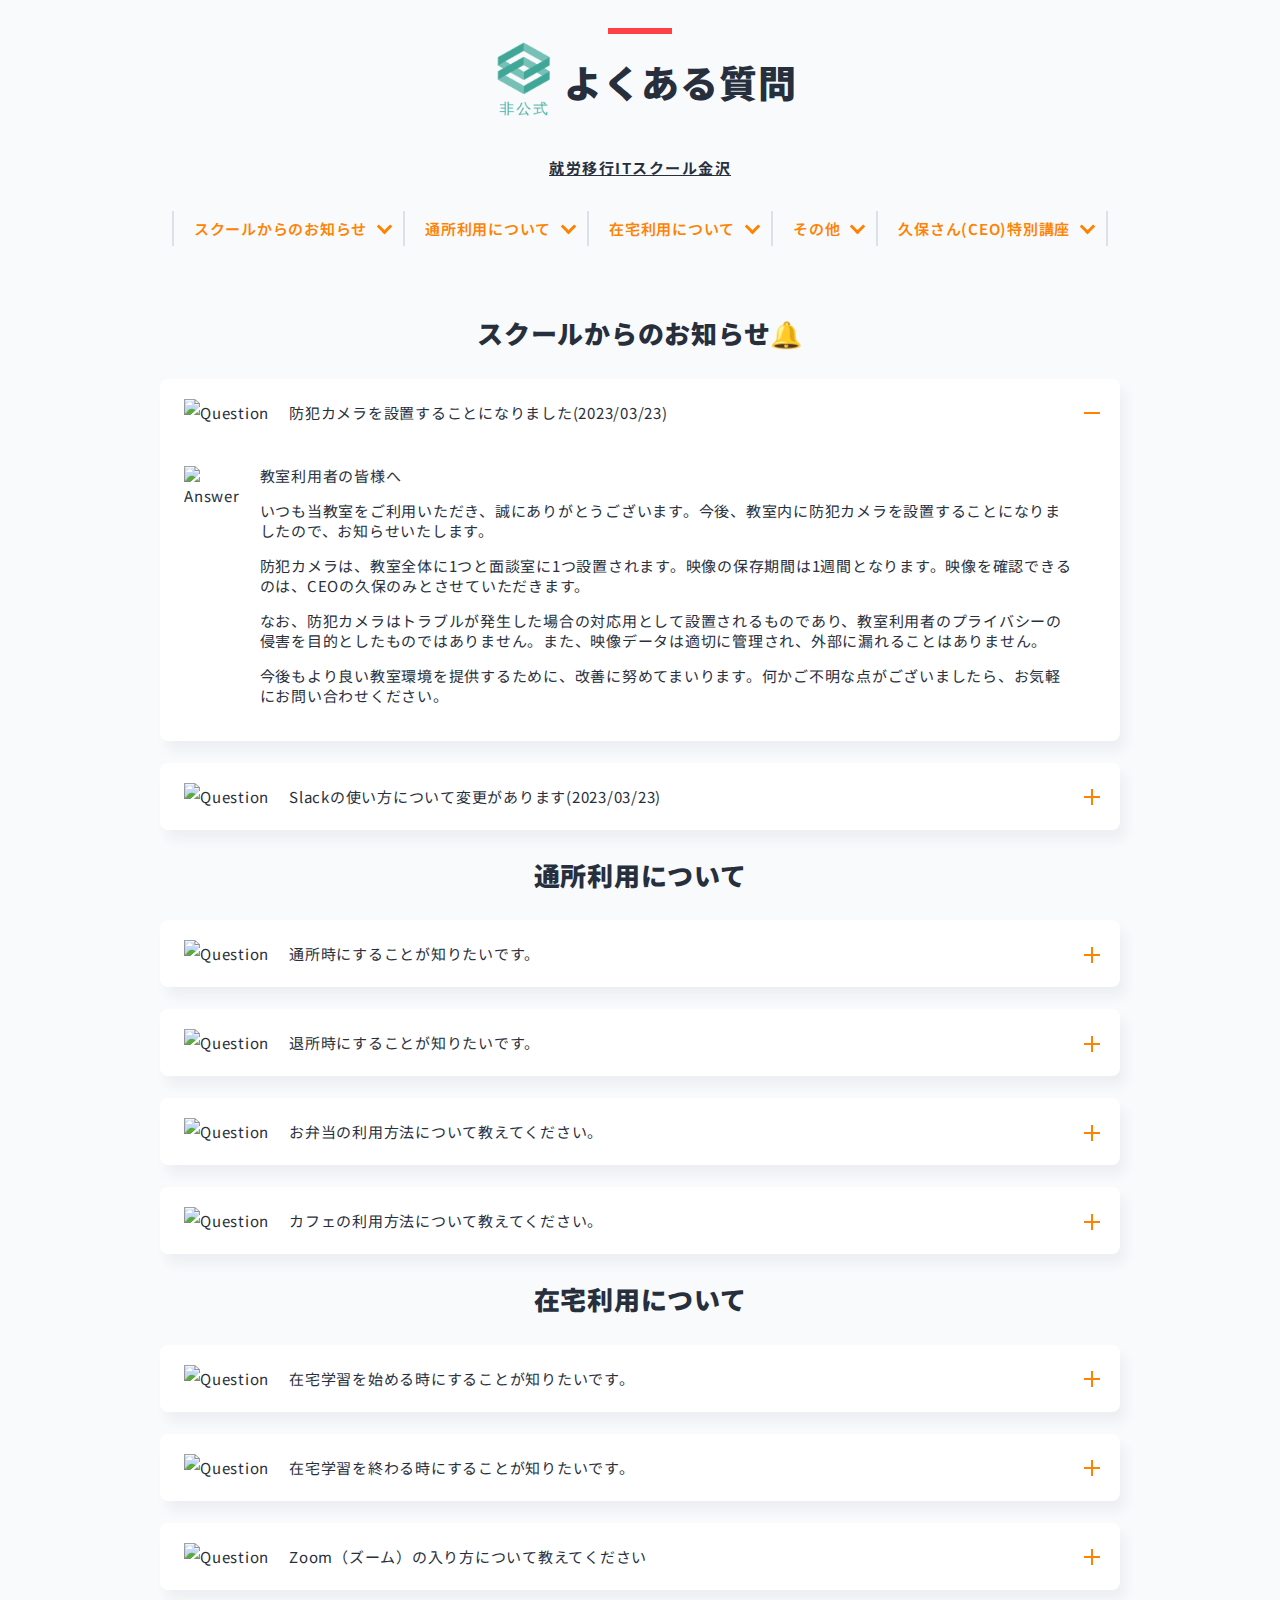
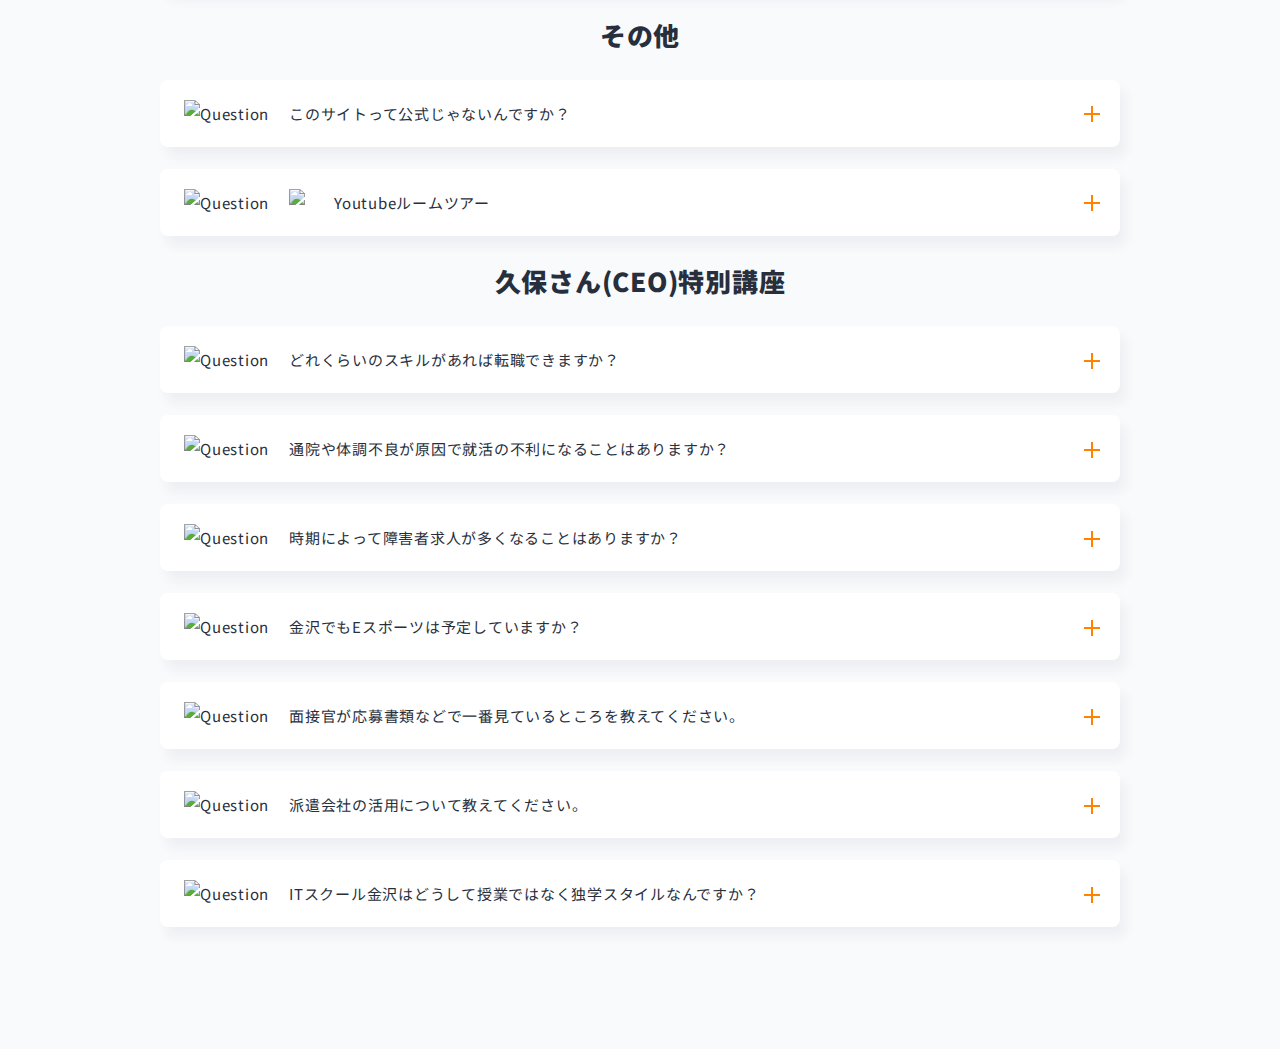
==== commit 552da60f: "add noticication" ====
--- a/index.html
+++ b/index.html
@@ -40,13 +40,64 @@
       </a>
     </h1>
     <section id="page-link" class="category-section">
-      <a class="category-link" href="#first-section">通所利用について</a>
-      <a class="category-link" href="#second-section">在宅利用について</a>
+      <a class="category-link" href="#first-section">スクールからのお知らせ</a>
+      <a class="category-link" href="#second-section">通所利用について</a>
+      <a class="category-link" href="#third-section">在宅利用について</a>
       <a class="category-link" href="#fourth-section">その他</a>
       <a class="category-link" href="#fifth-section">久保さん(CEO)特別講座</a>
     </section>
 
     <section id="first-section" class="section">
+      <h2>スクールからのお知らせ🔔</h2>
+      <details class="item" id="my-dropdown" open>
+        <summary class="question">
+          <img src="image/ico_01.svg" alt="Question" class="question-ico">
+          防犯カメラを設置することになりました(2023/03/23)
+          <div class="btn"><span></span><span></span></div>
+        </summary>
+        <div class="answer">
+          <div class="answer-inner">
+            <img src="image/ico_02.svg" alt="Answer" class="answer-ico">
+            <div class="answer-text">
+              <p>教室利用者の皆様へ</p>
+
+              <p>いつも当教室をご利用いただき、誠にありがとうございます。今後、教室内に防犯カメラを設置することになりましたので、お知らせいたします。</p>
+                
+              <p>防犯カメラは、教室全体に1つと面談室に1つ設置されます。映像の保存期間は1週間となります。映像を確認できるのは、CEOの久保のみとさせていただきます。</p>
+                
+              <p>なお、防犯カメラはトラブルが発生した場合の対応用として設置されるものであり、教室利用者のプライバシーの侵害を目的としたものではありません。また、映像データは適切に管理され、外部に漏れることはありません。</p>
+                
+              <p>今後もより良い教室環境を提供するために、改善に努めてまいります。何かご不明な点がございましたら、お気軽にお問い合わせください。</p>
+            </div>
+          </div>
+        </div>
+      </details>
+      <details class="item">
+        <summary class="question">
+          <img src="image/ico_01.svg" alt="Question" class="question-ico">
+          Slackの使い方について変更があります(2023/03/23)
+          <div class="btn"><span></span><span></span></div>
+        </summary>
+        <div class="answer">
+          <div class="answer-inner">
+            <img src="image/ico_02.svg" alt="Answer" class="answer-ico">
+            <div class="answer-text">
+              <p>教室利用者の皆様へ</p>
+
+              <p>いつも当教室をご利用いただき、ありがとうございます。この度、Slackの使い方について変更がありますので、お知らせいたします。</p>
+                
+              <p>これまで担当者と個別にDMでやりとりをされていた方もいらっしゃると思いますが、今後は個別DMを控え、担当者と利用者の2人のチャンネルを作成いたします。また、CEOの久保もチャンネルに参加させていただきます。</p>
+                
+              <p>今後は、スタッフと一緒にチャンネルを作成し、そちらでのやりとりをお願いいたします。なお、これまで他の利用者の方のサポートとして個人DM＋スタッフで行っていた方もいらっしゃると思いますが、今後はみんなが見れる公開の質問チャンネルを利用していただけますよう、よろしくお願いいたします。</p>
+                
+              <p>変更により、よりスムーズなコミュニケーションができるようになることを期待しております。何かご不明な点がございましたら、お気軽にお問い合わせください。</p>
+            </div>
+          </div>
+        </div>
+      </details>
+    </section>
+
+    <section id="second-section" class="section">
       <h2>通所利用について</h2>
       <details class="item" id="my-dropdown">
         <summary class="question">
@@ -162,7 +213,7 @@
         </div>
       </details>
     </section>
-    <section id="second-section" class="section">
+    <section id="third-section" class="section">
       <h2>在宅利用について</h2>
       <details class="item">
         <summary class="question">
@@ -405,12 +456,10 @@
       return false;
     });
 
-    $('.answer').click(function () {
-      const details = $(this).parent();
-      details.removeAttr('open');
+    $('.answer-inner').click(function () {
+      $(this).parent().parent().removeAttr('open');
     });
   </script>
-
 </body>
 
 </html>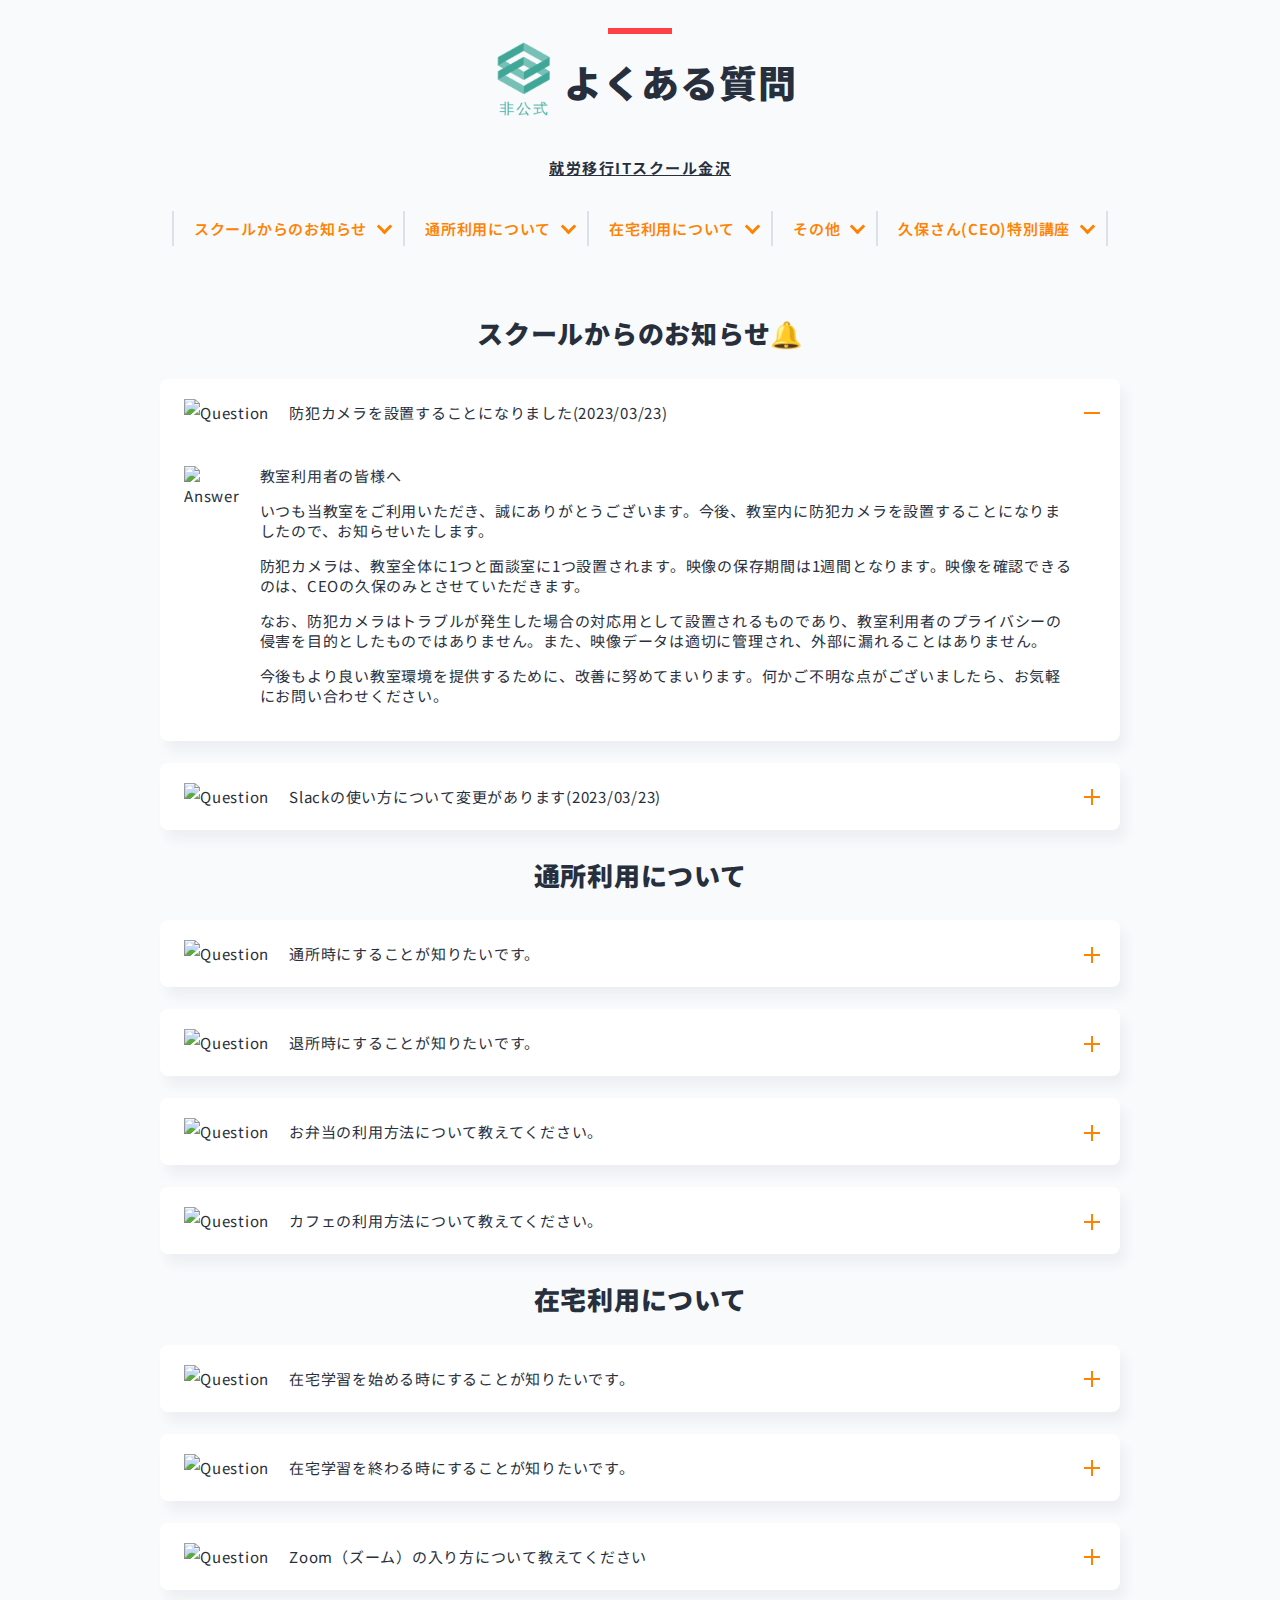
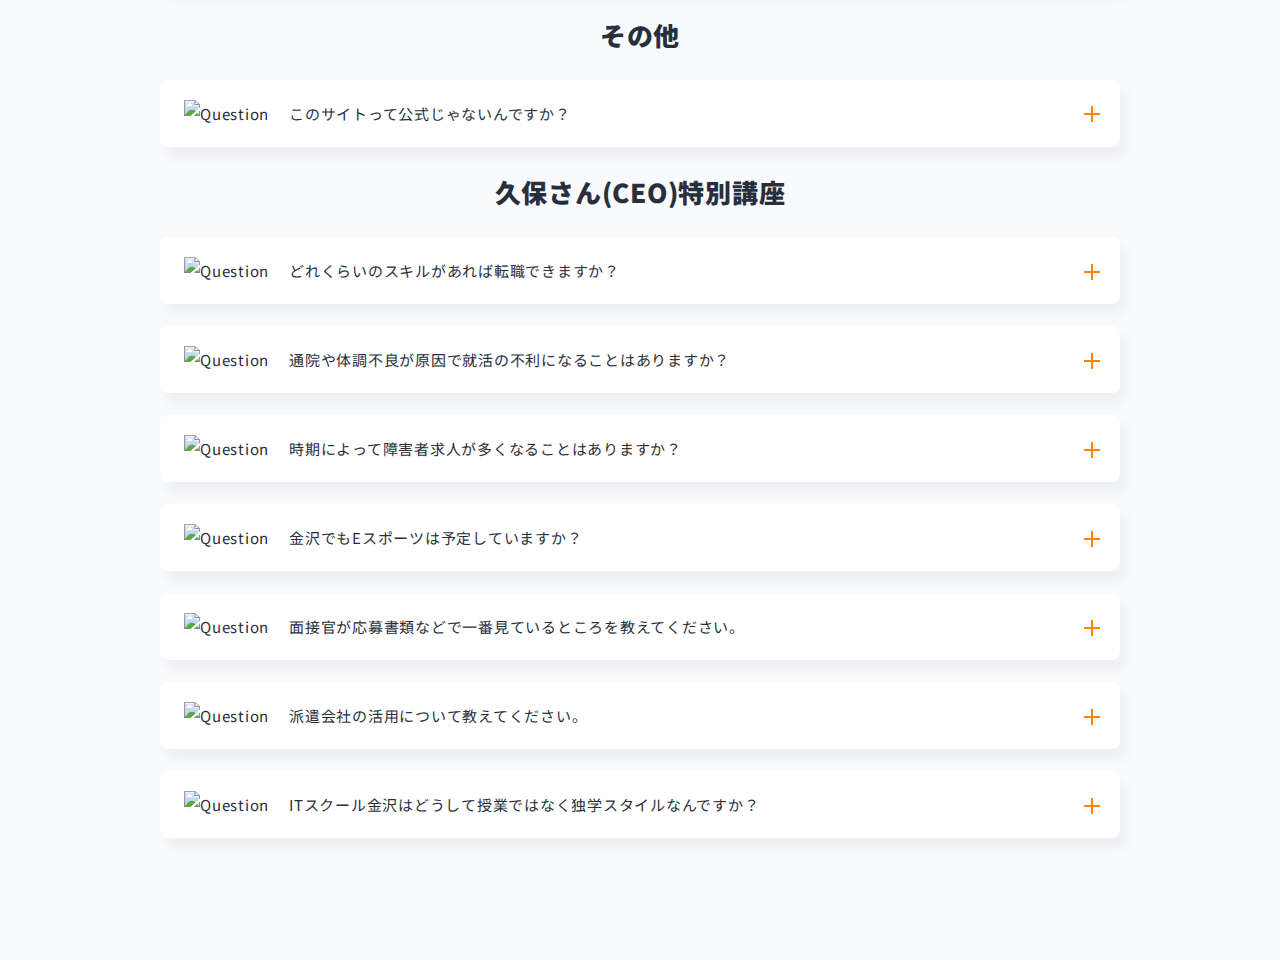
==== commit f5e0ec0c: "del youtube" ====
--- a/index.html
+++ b/index.html
@@ -289,24 +289,6 @@
           </div>
         </div>
       </details>
-      <details class="item">
-        <summary class="question">
-          <img src="image/ico_01.svg" alt="Question" class="question-ico">
-          <img class="youtube-logo" src="image/YouTube.png"> Youtubeルームツアー
-          <div class="btn"><span></span><span></span></div>
-        </summary>
-        <div class="answer">
-          <div class="answer-inner">
-            <img src="image/ico_02.svg" alt="Answer" class="answer-ico">
-            <div class="answer-text">
-              <iframe width="100%" height="393" src="https://www.youtube.com/embed/X5uwtLIHmiQ" title="就労移行支援事業所【ルーツ金沢】"
-                frameborder="0"
-                allow="accelerometer; autoplay; clipboard-write; encrypted-media; gyroscope; picture-in-picture"
-                allowfullscreen></iframe>
-            </div>
-          </div>
-        </div>
-      </details>
     </section>
     <section id="fifth-section" class="section">
       <h2>久保さん(CEO)特別講座</h2>
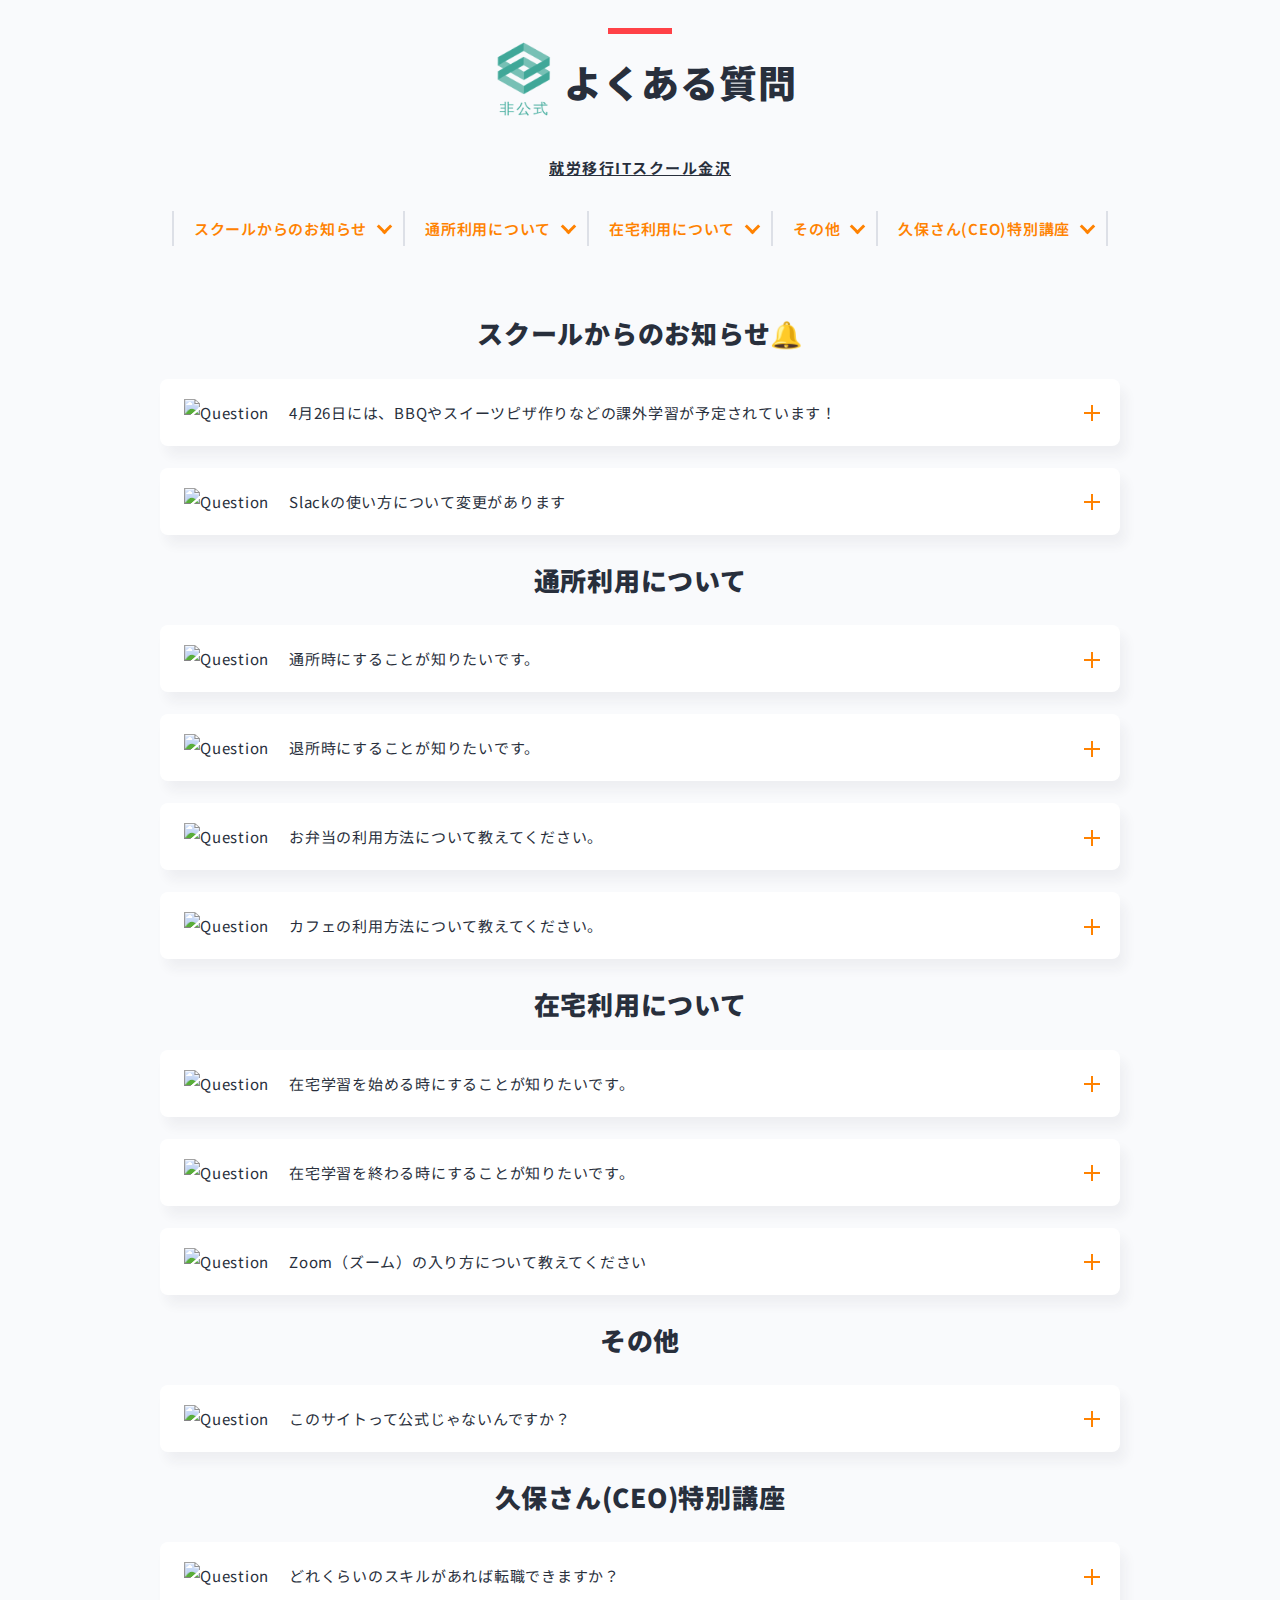
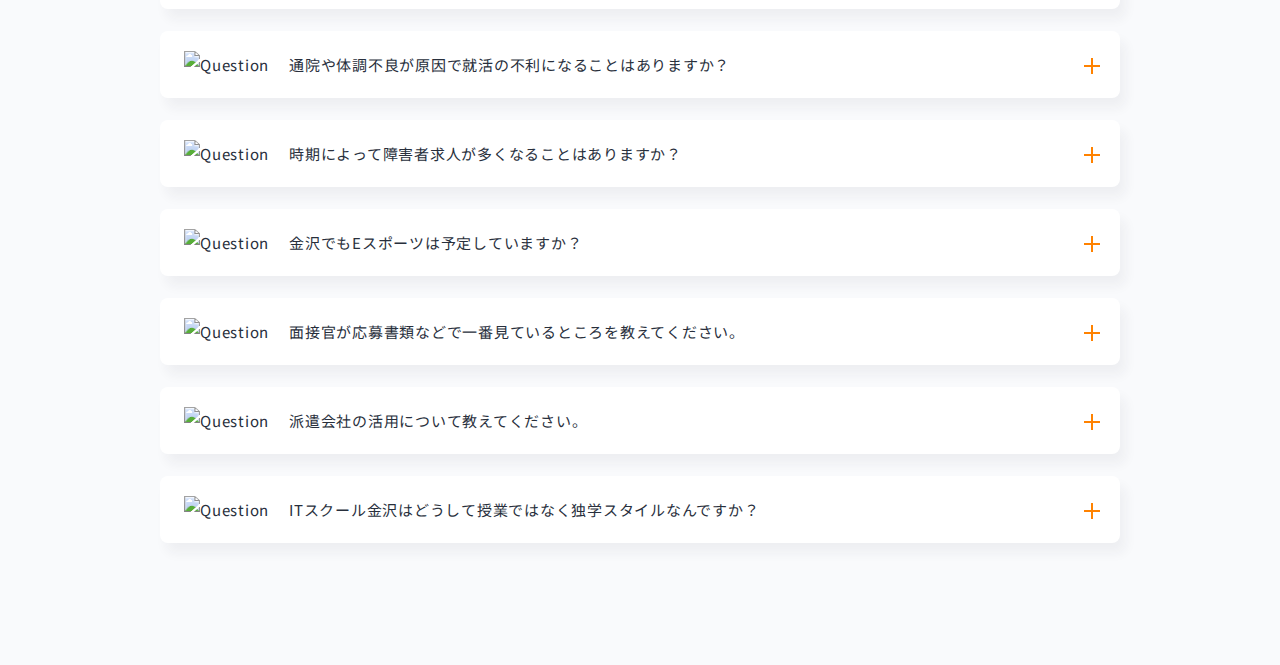
==== commit c4c8cf8e: "added notification" ====
--- a/index.html
+++ b/index.html
@@ -49,33 +49,32 @@
 
     <section id="first-section" class="section">
       <h2>スクールからのお知らせ🔔</h2>
-      <details class="item" id="my-dropdown" open>
-        <summary class="question">
-          <img src="image/ico_01.svg" alt="Question" class="question-ico">
-          防犯カメラを設置することになりました(2023/03/23)
-          <div class="btn"><span></span><span></span></div>
-        </summary>
-        <div class="answer">
-          <div class="answer-inner">
-            <img src="image/ico_02.svg" alt="Answer" class="answer-ico">
-            <div class="answer-text">
-              <p>教室利用者の皆様へ</p>
-
-              <p>いつも当教室をご利用いただき、誠にありがとうございます。今後、教室内に防犯カメラを設置することになりましたので、お知らせいたします。</p>
-                
-              <p>防犯カメラは、教室全体に1つと面談室に1つ設置されます。映像の保存期間は1週間となります。映像を確認できるのは、CEOの久保のみとさせていただきます。</p>
-                
-              <p>なお、防犯カメラはトラブルが発生した場合の対応用として設置されるものであり、教室利用者のプライバシーの侵害を目的としたものではありません。また、映像データは適切に管理され、外部に漏れることはありません。</p>
-                
-              <p>今後もより良い教室環境を提供するために、改善に努めてまいります。何かご不明な点がございましたら、お気軽にお問い合わせください。</p>
-            </div>
-          </div>
-        </div>
-      </details>
-      <details class="item">
-        <summary class="question">
-          <img src="image/ico_01.svg" alt="Question" class="question-ico">
-          Slackの使い方について変更があります(2023/03/23)
+      <details class="item">
+        <summary class="question">
+          <img src="image/ico_01.svg" alt="Question" class="question-ico">
+          4月26日には、BBQやスイーツピザ作りなどの課外学習が予定されています！
+          <div class="btn"><span></span><span></span></div>
+        </summary>
+        <div class="answer">
+          <div class="answer-inner">
+            <img src="image/ico_02.svg" alt="Answer" class="answer-ico">
+            <div class="answer-text">
+              <p>皆さん、こんにちは！4月26日には、BBQやスイーツピザ作りなどの課外学習が予定されています。</p>
+              <p>＊公式ブログ「<a href="https://snabi.jp/facility/22876/blog_articles/175653">課外学習のしおり完成📖</a>」より</p>
+              <p>おはようございます🌈爽やかな風が吹く、気持ちのいい朝ですね✨</p>
+              <p>さて、今月26日に実施する課外学習のしおりが完成しました！</p>
+              <p>今週中にも利用者様にお配りする予定です😌</p>
+              <p>当日の内容は、BBQやスイーツピザ作りなどを予定しております！</p>
+              <p>課外学習を通じて、仲間と協働することを学び、会社から求められるスキルを身につけていただきたいと考えております。</p>
+              <p>では、今週も体調に気をつけながら頑張りましょう👋</p>
+            </div>
+          </div>
+        </div>
+      </details>
+      <details class="item">
+        <summary class="question">
+          <img src="image/ico_01.svg" alt="Question" class="question-ico">
+          Slackの使い方について変更があります
           <div class="btn"><span></span><span></span></div>
         </summary>
         <div class="answer">
